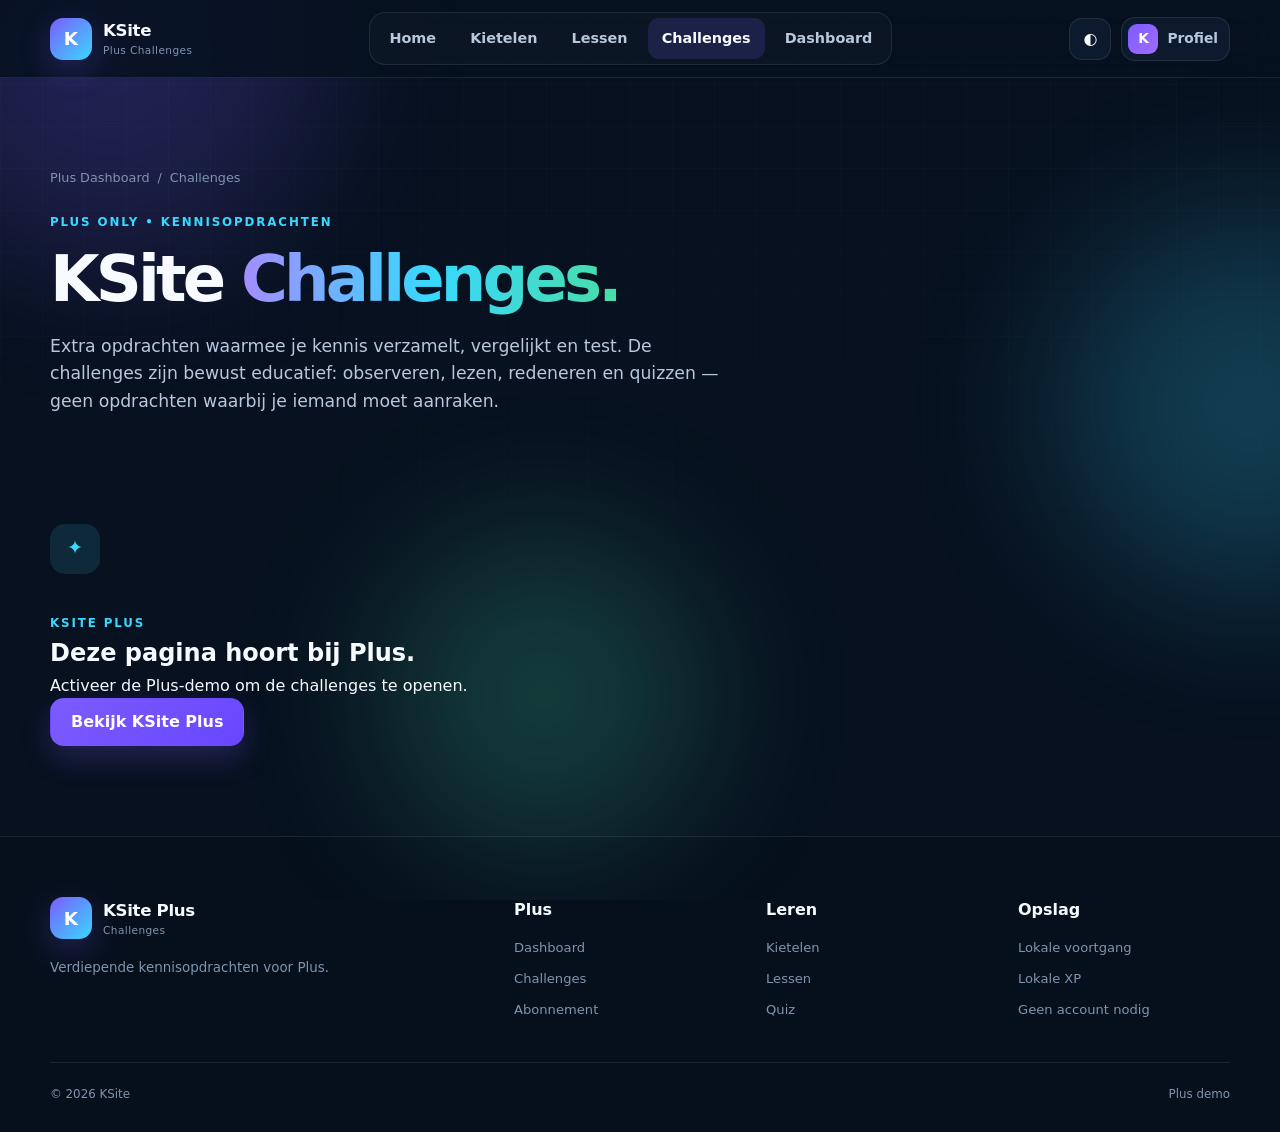
==== challenges.html @ 118024d8 "Add Plus-only learning challenges page" ====
<!DOCTYPE html>
<html lang="nl">
<head>
    <meta charset="UTF-8">
    <meta name="viewport" content="width=device-width, initial-scale=1.0">
    <meta name="description" content="KSite Plus Challenges: educatieve kennisopdrachten over tast, kietelen, wetenschap, mythes en grenzen.">
    <title>KSite Plus — Challenges</title>
    <link rel="stylesheet" href="assets/css/style.css">
</head>
<body data-page="challenges">
    <div class="page-background" aria-hidden="true"><span class="orb orb-one"></span><span class="orb orb-two"></span><span class="orb orb-three"></span></div>
    <header class="topbar">
        <a class="brand" href="index.html"><span class="brand-mark">K</span><span class="brand-copy"><strong>KSite</strong><small>Plus Challenges</small></span></a>
        <nav class="desktop-nav"><a href="index.html">Home</a><a href="kietelen.html">Kietelen</a><a href="lessen.html">Lessen</a><a class="active" href="challenges.html">Challenges</a><a href="plus-dashboard.html">Dashboard</a></nav>
        <div class="nav-actions"><button class="icon-btn" id="themeBtn" type="button">◐</button><a class="profile-pill" href="profiel.html"><span class="avatar">K</span><span>Profiel</span></a><button class="menu-btn" id="menuBtn" type="button">☰</button></div>
    </header>
    <nav class="mobile-menu" id="mobileMenu"><a href="index.html">Home</a><a href="kietelen.html">Kietelen</a><a href="lessen.html">Lessen</a><a href="challenges.html">Challenges</a><a href="plus-dashboard.html">Dashboard</a></nav>

    <main>
        <section class="page-hero container reveal">
            <div class="breadcrumbs"><a href="plus-dashboard.html">Plus Dashboard</a><span>/</span><span>Challenges</span></div>
            <span class="eyebrow">PLUS ONLY • KENNISOPDRACHTEN</span>
            <h1>KSite <span class="gradient-text">Challenges.</span></h1>
            <p class="page-lead">Extra opdrachten waarmee je kennis verzamelt, vergelijkt en test. De challenges zijn bewust educatief: observeren, lezen, redeneren en quizzen — geen opdrachten waarbij je iemand moet aanraken.</p>
        </section>

        <section class="section compact container reveal" id="challengeGate">
            <div class="plus-gate-card">
                <span class="feature-icon">✦</span>
                <span class="eyebrow">KSITE PLUS</span>
                <h2>Deze pagina hoort bij Plus.</h2>
                <p>Activeer de Plus-demo om de challenges te openen.</p>
                <a class="btn primary" href="plus.html">Bekijk KSite Plus</a>
            </div>
        </section>

        <div id="challengeContent" class="hidden">
            <section class="section compact container reveal">
                <div class="stats-grid">
                    <article class="stat-card"><span class="stat-icon">✓</span><strong id="challengeDone">0</strong><small>Challenges voltooid</small></article>
                    <article class="stat-card"><span class="stat-icon">✦</span><strong id="challengeXp">0 XP</strong><small>Challenge XP verdiend</small></article>
                    <article class="stat-card"><span class="stat-icon">▦</span><strong>12</strong><small>Opdrachten beschikbaar</small></article>
                    <article class="stat-card"><span class="stat-icon">◎</span><strong>4</strong><small>Categorieën</small></article>
                </div>
            </section>

            <section class="section container reveal">
                <div class="section-heading"><div><span class="eyebrow">STARTER</span><h2>Kennis & begrippen</h2></div><p>Begin met de wetenschappelijke basis achter tast en kietelreacties.</p></div>
                <div class="challenge-grid">
                    <article class="challenge-card" data-challenge="terms" data-xp="30"><div class="challenge-top"><span class="tag">10 min</span><span class="tag">30 XP</span></div><span class="challenge-number">01</span><h3>Begrippenjacht</h3><p>Lees de Kietelen-pagina en noteer in je eigen woorden wat knismesis, gargalesis, mechanoreceptor en voorspelling betekenen.</p><a class="card-link" href="kietelen.html">Open theorie →</a><button class="btn primary small challenge-complete" type="button">Markeer voltooid</button></article>
                    <article class="challenge-card" data-challenge="route" data-xp="35"><div class="challenge-top"><span class="tag">12 min</span><span class="tag">35 XP</span></div><span class="challenge-number">02</span><h3>Route van een prikkel</h3><p>Maak een schema met minimaal vier stappen van huidprikkel tot verwerking in de hersenen. Vergelijk daarna met de kennisbank.</p><a class="card-link" href="ontdek.html">Bekijk kennisbank →</a><button class="btn primary small challenge-complete" type="button">Markeer voltooid</button></article>
                    <article class="challenge-card" data-challenge="two-types" data-xp="30"><div class="challenge-top"><span class="tag">8 min</span><span class="tag">30 XP</span></div><span class="challenge-number">03</span><h3>Twee soorten vergelijken</h3><p>Maak een tabel met overeenkomsten en verschillen tussen knismesis en gargalesis. Voeg minstens drie punten per kolom toe.</p><button class="btn primary small challenge-complete" type="button">Markeer voltooid</button></article>
                </div>
            </section>

            <section class="section container reveal">
                <div class="section-heading"><div><span class="eyebrow">ANALYSE</span><h2>Plekken & verschillen</h2></div><p>Onderzoek waarom een simpele “meest kietelige plek”-ranglijst wetenschappelijk te beperkt is.</p></div>
                <div class="challenge-grid">
                    <article class="challenge-card" data-challenge="zones" data-xp="40"><div class="challenge-top"><span class="tag">15 min</span><span class="tag">40 XP</span></div><span class="challenge-number">04</span><h3>Lichaamsgebieden analyseren</h3><p>Kies vier gebieden uit de KSite-lijst. Schrijf per gebied op welke tastfunctie of contextfactor mogelijk relevant is, zonder er een universele gevoeligheidsscore aan te geven.</p><a class="card-link" href="kietelen.html#plekken">Bekijk gebieden →</a><button class="btn primary small challenge-complete" type="button">Markeer voltooid</button></article>
                    <article class="challenge-card" data-challenge="variation" data-xp="40"><div class="challenge-top"><span class="tag">15 min</span><span class="tag">40 XP</span></div><span class="challenge-number">05</span><h3>Waarom mensen verschillen</h3><p>Bedenk vijf factoren waardoor dezelfde tastprikkel op verschillende momenten anders kan worden ervaren. Controleer ze daarna in de theorie.</p><button class="btn primary small challenge-complete" type="button">Markeer voltooid</button></article>
                    <article class="challenge-card" data-challenge="map" data-xp="45"><div class="challenge-top"><span class="tag">20 min</span><span class="tag">45 XP</span></div><span class="challenge-number">06</span><h3>Maak een kenniskaart</h3><p>Teken een neutraal lichaamssilhouet op papier en verbind gebieden met begrippen als tastdichtheid, verwachting, lichte aanraking en persoonlijke variatie.</p><button class="btn primary small challenge-complete" type="button">Markeer voltooid</button></article>
                </div>
            </section>

            <section class="section container reveal">
                <div class="section-heading"><div><span class="eyebrow">FACT CHECK</span><h2>Mythes ontleden</h2></div><p>Leer onderscheid maken tussen een leuke internetclaim en een goed onderbouwde uitleg.</p></div>
                <div class="challenge-grid">
                    <article class="challenge-card" data-challenge="myths" data-xp="45"><div class="challenge-top"><span class="tag">15 min</span><span class="tag">45 XP</span></div><span class="challenge-number">07</span><h3>Vijf mythes</h3><p>Schrijf vijf uitspraken over kietelen op en classificeer ze als feit, fabel of “te simpel”. Leg bij iedere keuze uit waarom.</p><button class="btn primary small challenge-complete" type="button">Markeer voltooid</button></article>
                    <article class="challenge-card" data-challenge="self" data-xp="40"><div class="challenge-top"><span class="tag">12 min</span><span class="tag">40 XP</span></div><span class="challenge-number">08</span><h3>Zelfkietelen uitgelegd</h3><p>Leg in maximaal 120 woorden uit waarom zelf veroorzaakte aanraking vaak minder verrassend voelt. Gebruik de woorden voorspelling, beweging en zintuiglijke informatie.</p><button class="btn primary small challenge-complete" type="button">Markeer voltooid</button></article>
                    <article class="challenge-card" data-challenge="laughter" data-xp="35"><div class="challenge-top"><span class="tag">10 min</span><span class="tag">35 XP</span></div><span class="challenge-number">09</span><h3>Lachen ≠ toestemming</h3><p>Schrijf een korte uitleg waarom een automatische lach- of bewegingsreactie geen betrouwbare manier is om toestemming af te leiden.</p><button class="btn primary small challenge-complete" type="button">Markeer voltooid</button></article>
                </div>
            </section>

            <section class="section container reveal">
                <div class="section-heading"><div><span class="eyebrow">MASTER</span><h2>Test & bouw</h2></div><p>Combineer alles wat je hebt geleerd.</p></div>
                <div class="challenge-grid">
                    <article class="challenge-card" data-challenge="quiz90" data-xp="60"><div class="challenge-top"><span class="tag">Quiz</span><span class="tag">60 XP</span></div><span class="challenge-number">10</span><h3>90%-challenge</h3><p>Haal minimaal 90% op de KSite kennisquiz. Je kunt de quiz zo vaak opnieuw doen als je wilt.</p><a class="card-link" href="quiz.html">Start quiz →</a><button class="btn primary small challenge-complete" type="button">Markeer voltooid</button></article>
                    <article class="challenge-card" data-challenge="explain" data-xp="60"><div class="challenge-top"><span class="tag">20 min</span><span class="tag">60 XP</span></div><span class="challenge-number">11</span><h3>Leg het uit aan een beginner</h3><p>Maak een mini-uitleg van vijf alinea’s: wat kietelen is, hoe tast werkt, waarom voorspelling belangrijk is, waarom mensen verschillen en waarom grenzen tellen.</p><button class="btn primary small challenge-complete" type="button">Markeer voltooid</button></article>
                    <article class="challenge-card" data-challenge="master" data-xp="80"><div class="challenge-top"><span class="tag">Finale</span><span class="tag">80 XP</span></div><span class="challenge-number">12</span><h3>KSite Master</h3><p>Voltooi alle andere challenges en bekijk daarna je totaal. Deze laatste opdracht rondt het Plus Challenge-pad af.</p><button class="btn primary small challenge-complete" type="button">Markeer voltooid</button></article>
                </div>
            </section>

            <section class="section container reveal"><div class="respect-banner"><div><span class="eyebrow">CHALLENGE-REGEL</span><h2>Kennis boven experimenteren.</h2><p>KSite Challenges vragen nooit dat je iemand kietelt, vasthoudt of lichamelijke grenzen test. De opdrachten draaien om lezen, schrijven, analyseren en quizzen.</p></div><a class="btn secondary" href="kietelen.html">Terug naar theorie</a></div></section>
        </div>
    </main>

    <footer class="site-footer"><div class="container footer-grid"><div class="footer-brand"><a class="brand" href="index.html"><span class="brand-mark">K</span><span class="brand-copy"><strong>KSite Plus</strong><small>Challenges</small></span></a><p>Verdiepende kennisopdrachten voor Plus.</p></div><div class="footer-column"><strong>Plus</strong><a href="plus-dashboard.html">Dashboard</a><a href="challenges.html">Challenges</a><a href="plus.html">Abonnement</a></div><div class="footer-column"><strong>Leren</strong><a href="kietelen.html">Kietelen</a><a href="lessen.html">Lessen</a><a href="quiz.html">Quiz</a></div><div class="footer-column"><strong>Opslag</strong><span>Lokale voortgang</span><span>Lokale XP</span><span>Geen account nodig</span></div></div><div class="container footer-bottom"><span>© 2026 KSite</span><span>Plus demo</span></div></footer>
    <div class="toast-container" id="toastContainer" aria-live="polite"></div>
    <script src="assets/js/app.js"></script>
</body>
</html>
---- assets/css/style.css ----
/* ================================================================
   KSite 2.0 — Main Design System
   ================================================================ */

:root {
    --bg: #07111f;
    --bg-soft: #0c1727;
    --panel: rgba(16, 30, 50, 0.82);
    --panel-solid: #101e32;
    --panel-hover: #152743;
    --border: rgba(255, 255, 255, 0.09);
    --border-strong: rgba(255, 255, 255, 0.16);
    --text: #f7fbff;
    --text-soft: #b8c8dc;
    --muted: #7f94ad;
    --primary: #7c5cff;
    --primary-strong: #6846ff;
    --primary-soft: rgba(124, 92, 255, 0.16);
    --cyan: #38d8ff;
    --cyan-soft: rgba(56, 216, 255, 0.12);
    --green: #48dda7;
    --green-soft: rgba(72, 221, 167, 0.12);
    --orange: #ffb25c;
    --orange-soft: rgba(255, 178, 92, 0.12);
    --red: #ff6f91;
    --red-soft: rgba(255, 111, 145, 0.12);
    --yellow: #f6d365;
    --shadow: 0 24px 70px rgba(0, 0, 0, 0.28);
    --shadow-small: 0 12px 32px rgba(0, 0, 0, 0.18);
    --radius-xl: 30px;
    --radius-lg: 22px;
    --radius-md: 16px;
    --radius-sm: 12px;
    --container: 1180px;
    --topbar-height: 78px;
    --transition: 180ms ease;
}

body.light-theme {
    --bg: #f5f7fb;
    --bg-soft: #ffffff;
    --panel: rgba(255, 255, 255, 0.88);
    --panel-solid: #ffffff;
    --panel-hover: #f2f4fa;
    --border: rgba(20, 36, 62, 0.09);
    --border-strong: rgba(20, 36, 62, 0.16);
    --text: #122037;
    --text-soft: #52647d;
    --muted: #7a8aa0;
    --shadow: 0 24px 70px rgba(30, 50, 80, 0.12);
    --shadow-small: 0 12px 32px rgba(30, 50, 80, 0.08);
}

* {
    box-sizing: border-box;
    margin: 0;
    padding: 0;
}

html {
    scroll-behavior: smooth;
    scroll-padding-top: 100px;
}

body {
    min-height: 100vh;
    font-family: Inter, ui-sans-serif, system-ui, -apple-system, BlinkMacSystemFont, "Segoe UI", sans-serif;
    color: var(--text);
    background: var(--bg);
    line-height: 1.6;
    overflow-x: hidden;
    transition: background var(--transition), color var(--transition);
}

button,
input,
select,
textarea {
    font: inherit;
}

a {
    color: inherit;
    text-decoration: none;
}

img,
svg {
    max-width: 100%;
}

button,
a {
    -webkit-tap-highlight-color: transparent;
}

::selection {
    color: white;
    background: var(--primary);
}

::-webkit-scrollbar {
    width: 10px;
}

::-webkit-scrollbar-track {
    background: var(--bg);
}

::-webkit-scrollbar-thumb {
    border: 2px solid var(--bg);
    border-radius: 999px;
    background: linear-gradient(var(--primary), var(--cyan));
}

.container {
    width: min(calc(100% - 40px), var(--container));
    margin-inline: auto;
}

.page-background {
    position: fixed;
    inset: 0;
    overflow: hidden;
    pointer-events: none;
    z-index: -2;
}

.page-background::before {
    content: "";
    position: absolute;
    inset: 0;
    background-image:
        linear-gradient(rgba(255,255,255,0.02) 1px, transparent 1px),
        linear-gradient(90deg, rgba(255,255,255,0.02) 1px, transparent 1px);
    background-size: 42px 42px;
    mask-image: linear-gradient(to bottom, black, transparent 80%);
}

.orb {
    position: absolute;
    border-radius: 50%;
    filter: blur(80px);
    opacity: 0.22;
}

.orb-one {
    width: 420px;
    height: 420px;
    top: -160px;
    left: -100px;
    background: var(--primary);
}

.orb-two {
    width: 380px;
    height: 380px;
    top: 24%;
    right: -160px;
    background: var(--cyan);
}

.orb-three {
    width: 320px;
    height: 320px;
    bottom: 5%;
    left: 30%;
    background: var(--green);
}

.topbar {
    position: sticky;
    top: 0;
    z-index: 100;
    height: var(--topbar-height);
    display: flex;
    align-items: center;
    justify-content: space-between;
    gap: 24px;
    padding-inline: max(20px, calc((100vw - var(--container)) / 2));
    border-bottom: 1px solid var(--border);
    background: color-mix(in srgb, var(--bg) 84%, transparent);
    backdrop-filter: blur(18px);
}

.brand {
    display: inline-flex;
    align-items: center;
    gap: 11px;
    min-width: fit-content;
}

.brand-mark {
    display: grid;
    place-items: center;
    width: 42px;
    height: 42px;
    border-radius: 13px;
    color: white;
    font-weight: 900;
    font-size: 1.15rem;
    background: linear-gradient(135deg, var(--primary), var(--cyan));
    box-shadow: 0 10px 30px rgba(124, 92, 255, 0.25);
}

.brand-copy {
    display: flex;
    flex-direction: column;
    line-height: 1.15;
}

.brand-copy strong {
    font-size: 1.04rem;
    letter-spacing: -0.02em;
}

.brand-copy small {
    margin-top: 4px;
    color: var(--muted);
    font-size: 0.66rem;
    letter-spacing: 0.04em;
}

.desktop-nav {
    display: flex;
    align-items: center;
    gap: 6px;
    padding: 5px;
    border: 1px solid var(--border);
    border-radius: 16px;
    background: rgba(255,255,255,0.025);
}

.desktop-nav a {
    padding: 9px 14px;
    border-radius: 11px;
    color: var(--text-soft);
    font-size: 0.9rem;
    font-weight: 700;
    transition: var(--transition);
}

.desktop-nav a:hover,
.desktop-nav a.active {
    color: var(--text);
    background: var(--primary-soft);
}

.nav-actions {
    display: flex;
    align-items: center;
    gap: 10px;
}

.icon-btn,
.menu-btn {
    display: grid;
    place-items: center;
    width: 42px;
    height: 42px;
    border: 1px solid var(--border);
    border-radius: 13px;
    color: var(--text);
    background: var(--panel);
    cursor: pointer;
    transition: var(--transition);
}

.icon-btn:hover,
.menu-btn:hover {
    transform: translateY(-2px);
    border-color: var(--border-strong);
    background: var(--panel-hover);
}

.menu-btn {
    display: none;
}

.profile-pill {
    display: flex;
    align-items: center;
    gap: 9px;
    padding: 6px 11px 6px 6px;
    border: 1px solid var(--border);
    border-radius: 14px;
    color: var(--text-soft);
    font-size: 0.86rem;
    font-weight: 700;
    background: var(--panel);
}

.avatar {
    display: grid;
    place-items: center;
    width: 30px;
    height: 30px;
    border-radius: 9px;
    color: white;
    background: linear-gradient(135deg, var(--primary), #a16cff);
}

.mobile-menu {
    display: none;
    position: fixed;
    z-index: 90;
    top: calc(var(--topbar-height) + 10px);
    left: 20px;
    right: 20px;
    padding: 12px;
    border: 1px solid var(--border);
    border-radius: 18px;
    background: var(--panel-solid);
    box-shadow: var(--shadow);
}

.mobile-menu.open {
    display: grid;
}

.mobile-menu a {
    padding: 12px 14px;
    border-radius: 10px;
    color: var(--text-soft);
    font-weight: 700;
}

.mobile-menu a:hover,
.mobile-menu a.active {
    color: var(--text);
    background: var(--primary-soft);
}

.hero {
    display: grid;
    grid-template-columns: 1.05fr 0.95fr;
    align-items: center;
    gap: 64px;
    min-height: calc(100vh - var(--topbar-height));
    padding-block: 80px;
}

.hero-copy h1,
.page-hero h1 {
    max-width: 800px;
    margin-top: 14px;
    font-size: clamp(2.7rem, 6vw, 5.7rem);
    line-height: 0.98;
    letter-spacing: -0.06em;
}

.page-hero h1 {
    font-size: clamp(2.5rem, 5vw, 4.7rem);
}

.gradient-text {
    color: transparent;
    background: linear-gradient(90deg, #a58cff, var(--cyan), var(--green));
    -webkit-background-clip: text;
    background-clip: text;
}

.eyebrow {
    display: inline-flex;
    align-items: center;
    gap: 8px;
    color: var(--cyan);
    font-size: 0.74rem;
    font-weight: 900;
    letter-spacing: 0.16em;
    text-transform: uppercase;
}

.hero-lead,
.page-lead {
    max-width: 690px;
    margin-top: 22px;
    color: var(--text-soft);
    font-size: 1.08rem;
}

.hero-actions,
.cta-actions {
    display: flex;
    flex-wrap: wrap;
    gap: 12px;
    margin-top: 28px;
}

.btn {
    display: inline-flex;
    align-items: center;
    justify-content: center;
    min-height: 48px;
    padding: 0 20px;
    border: 1px solid transparent;
    border-radius: 14px;
    font-weight: 800;
    cursor: pointer;
    transition: transform var(--transition), box-shadow var(--transition), background var(--transition);
}

.btn:hover {
    transform: translateY(-2px);
}

.btn.primary {
    color: white;
    background: linear-gradient(135deg, var(--primary), var(--primary-strong));
    box-shadow: 0 12px 30px rgba(124, 92, 255, 0.24);
}

.btn.secondary {
    border-color: var(--border-strong);
    color: var(--text);
    background: var(--panel);
}

.btn.ghost {
    color: var(--text-soft);
    background: transparent;
}

.btn.small {
    min-height: 40px;
    padding-inline: 14px;
    border-radius: 11px;
    font-size: 0.86rem;
}

.hero-trust-row {
    display: flex;
    flex-wrap: wrap;
    gap: 18px;
    margin-top: 24px;
    color: var(--muted);
    font-size: 0.8rem;
    font-weight: 700;
}

.card,
.content-card,
.mini-card,
.feature-card,
.timeline-step,
.myth-card,
.stat-card,
.lesson-card,
.quiz-card,
.profile-card,
.dashboard-card,
.topic-card,
.price-card,
.faq-card {
    border: 1px solid var(--border);
    border-radius: var(--radius-lg);
    background: var(--panel);
    box-shadow: var(--shadow-small);
}

.glass {
    border: 1px solid var(--border-strong);
    background: linear-gradient(145deg, rgba(255,255,255,0.065), rgba(255,255,255,0.018));
    backdrop-filter: blur(18px);
}

.hero-visual {
    min-height: 430px;
    padding: 24px;
}

.visual-header {
    display: flex;
    align-items: center;
    gap: 10px;
    color: var(--muted);
    font-size: 0.8rem;
    font-weight: 800;
}

.status-dot {
    width: 9px;
    height: 9px;
    border-radius: 50%;
    background: var(--green);
    box-shadow: 0 0 18px var(--green);
}

.signal-demo {
    display: flex;
    align-items: center;
    justify-content: center;
    margin: 72px 0 58px;
}

.signal-node {
    display: grid;
    place-items: center;
    width: 92px;
    height: 92px;
    border: 1px solid var(--border-strong);
    border-radius: 50%;
    font-size: 0.82rem;
    font-weight: 900;
    background: var(--panel-solid);
}

.skin-node {
    box-shadow: 0 0 40px var(--orange-soft);
}

.nerve-node {
    box-shadow: 0 0 40px var(--cyan-soft);
}

.brain-node {
    box-shadow: 0 0 40px var(--primary-soft);
}

.signal-line {
    position: relative;
    width: 52px;
    height: 2px;
    overflow: hidden;
    background: var(--border-strong);
}

.signal-line span {
    position: absolute;
    inset: 0;
    background: linear-gradient(90deg, transparent, var(--cyan), transparent);
    animation: signalMove 1.5s linear infinite;
}

.visual-note {
    padding: 18px;
    border-radius: 16px;
    background: rgba(255,255,255,0.035);
}

.visual-note p {
    margin-top: 5px;
    color: var(--text-soft);
    font-size: 0.88rem;
}

.stats-strip {
    display: grid;
    grid-template-columns: repeat(4, 1fr);
    gap: 12px;
    margin-top: -24px;
}

.stat-card {
    display: flex;
    flex-direction: column;
    padding: 22px;
}

.stat-card strong {
    font-size: 1.7rem;
    letter-spacing: -0.04em;
}

.stat-card span {
    margin-top: 4px;
    color: var(--muted);
    font-size: 0.8rem;
}

.section {
    padding-block: 90px;
}

.section.compact {
    padding-block: 50px;
}

.section-heading {
    display: flex;
    align-items: end;
    justify-content: space-between;
    gap: 28px;
    margin-bottom: 30px;
}

.section-heading h2,
.content-card h2,
.respect-banner h2,
.cta-panel h2,
.dashboard-preview h2 {
    margin-top: 8px;
    font-size: clamp(1.9rem, 3vw, 3rem);
    line-height: 1.08;
    letter-spacing: -0.045em;
}

.section-heading > p {
    max-width: 440px;
    color: var(--text-soft);
}

.feature-grid,
.topic-grid,
.lesson-grid,
.dashboard-grid,
.price-grid,
.faq-grid,
.myth-grid,
.timeline-grid {
    display: grid;
    gap: 16px;
}

.four-columns,
.feature-grid {
    grid-template-columns: repeat(4, 1fr);
}

.feature-card {
    min-height: 250px;
    padding: 24px;
    transition: transform var(--transition), border-color var(--transition), background var(--transition);
}

.feature-card:hover,
.topic-card:hover,
.lesson-card:hover {
    transform: translateY(-5px);
    border-color: var(--border-strong);
    background: var(--panel-hover);
}

.feature-icon {
    display: grid;
    place-items: center;
    width: 50px;
    height: 50px;
    margin-bottom: 35px;
    border-radius: 15px;
    color: var(--cyan);
    font-size: 1.2rem;
    font-weight: 900;
    background: var(--cyan-soft);
}

.feature-card h3,
.mini-card h3,
.timeline-step h3,
.myth-card h3,
.topic-card h3,
.lesson-card h3,
.dashboard-card h3 {
    font-size: 1.08rem;
    letter-spacing: -0.02em;
}

.feature-card p,
.mini-card p,
.timeline-step p,
.myth-card p,
.topic-card p,
.lesson-card p,
.dashboard-card p {
    margin-top: 8px;
    color: var(--text-soft);
    font-size: 0.88rem;
}

.card-link,
.text-link {
    display: inline-block;
    margin-top: 18px;
    color: var(--cyan);
    font-size: 0.84rem;
    font-weight: 800;
}

.plus-card {
    background:
        linear-gradient(var(--panel), var(--panel)) padding-box,
        linear-gradient(135deg, rgba(124,92,255,.6), rgba(56,216,255,.35)) border-box;
    border-color: transparent;
}

.split-layout {
    display: grid;
    grid-template-columns: 1.2fr 0.8fr;
    gap: 18px;
}

.large-card {
    min-height: 400px;
    padding: 34px;
}

.large-card > p {
    margin-top: 16px;
    color: var(--text-soft);
}

.fact-stack {
    display: grid;
    gap: 16px;
}

.mini-card {
    padding: 26px;
}

.mini-label {
    color: var(--green);
    font-size: 0.68rem;
    font-weight: 900;
    letter-spacing: 0.12em;
}

.timeline-grid,
.myth-grid {
    grid-template-columns: repeat(4, 1fr);
}

.myth-grid {
    grid-template-columns: repeat(3, 1fr);
}

.timeline-step,
.myth-card {
    padding: 25px;
}

.step-number {
    display: block;
    margin-bottom: 35px;
    color: var(--primary);
    font-size: 0.8rem;
    font-weight: 900;
}

.myth-badge {
    display: inline-flex;
    padding: 6px 9px;
    margin-bottom: 24px;
    border-radius: 999px;
    font-size: 0.65rem;
    font-weight: 900;
    letter-spacing: 0.1em;
}

.myth-badge.fact {
    color: var(--green);
    background: var(--green-soft);
}

.myth-badge.myth {
    color: var(--red);
    background: var(--red-soft);
}

.respect-banner,
.cta-panel,
.dashboard-preview {
    display: flex;
    align-items: center;
    justify-content: space-between;
    gap: 40px;
    padding: 38px;
    border: 1px solid var(--border);
    border-radius: var(--radius-xl);
    background: linear-gradient(135deg, var(--primary-soft), var(--cyan-soft));
}

.respect-banner p,
.cta-panel p,
.dashboard-preview p {
    max-width: 720px;
    margin-top: 12px;
    color: var(--text-soft);
}

.dashboard-preview {
    align-items: stretch;
    background: var(--panel);
}

.preview-copy {
    flex: 1;
}

.preview-panel {
    width: min(360px, 100%);
    padding: 24px;
    border-radius: 20px;
    background: var(--bg-soft);
}

.preview-level {
    display: flex;
    align-items: center;
    justify-content: space-between;
}

.preview-level span {
    color: var(--muted);
    font-size: 0.72rem;
    font-weight: 900;
    letter-spacing: 0.12em;
}

.preview-level strong {
    font-size: 2.2rem;
}

.progress-track {
    height: 9px;
    margin-top: 22px;
    overflow: hidden;
    border-radius: 999px;
    background: rgba(255,255,255,0.08);
}

.progress-track span {
    display: block;
    height: 100%;
    border-radius: inherit;
    background: linear-gradient(90deg, var(--primary), var(--cyan));
    transition: width 500ms ease;
}

.preview-meta {
    display: flex;
    justify-content: space-between;
    gap: 12px;
    margin-top: 14px;
    color: var(--muted);
    font-size: 0.75rem;
}

.page-hero {
    padding: 90px 0 58px;
}

.page-hero.center {
    text-align: center;
}

.page-hero.center .page-lead {
    margin-inline: auto;
}

.breadcrumbs {
    display: flex;
    flex-wrap: wrap;
    gap: 8px;
    margin-bottom: 20px;
    color: var(--muted);
    font-size: 0.8rem;
}

.search-panel {
    display: grid;
    grid-template-columns: 1fr auto;
    gap: 12px;
    padding: 14px;
    border: 1px solid var(--border);
    border-radius: 18px;
    background: var(--panel);
}

.search-input,
.form-input,
.form-select {
    width: 100%;
    min-height: 48px;
    padding-inline: 15px;
    border: 1px solid var(--border);
    border-radius: 12px;
    outline: none;
    color: var(--text);
    background: var(--bg-soft);
}

.search-input:focus,
.form-input:focus,
.form-select:focus {
    border-color: var(--primary);
    box-shadow: 0 0 0 3px var(--primary-soft);
}

.filter-row {
    display: flex;
    flex-wrap: wrap;
    gap: 8px;
    margin-top: 14px;
}

.filter-chip {
    padding: 9px 12px;
    border: 1px solid var(--border);
    border-radius: 999px;
    color: var(--text-soft);
    background: var(--panel);
    cursor: pointer;
}

.filter-chip.active,
.filter-chip:hover {
    color: var(--text);
    border-color: var(--primary);
    background: var(--primary-soft);
}

.topic-grid {
    grid-template-columns: repeat(3, 1fr);
}

.topic-card {
    padding: 25px;
}

.topic-icon {
    display: grid;
    place-items: center;
    width: 44px;
    height: 44px;
    margin-bottom: 28px;
    border-radius: 13px;
    color: var(--cyan);
    background: var(--cyan-soft);
}

.topic-meta,
.lesson-meta,
.card-meta {
    display: flex;
    flex-wrap: wrap;
    gap: 10px;
    margin-top: 18px;
    color: var(--muted);
    font-size: 0.72rem;
    font-weight: 700;
}

.info-table {
    width: 100%;
    border-collapse: separate;
    border-spacing: 0;
    overflow: hidden;
    border: 1px solid var(--border);
    border-radius: 18px;
    background: var(--panel);
}

.info-table th,
.info-table td {
    padding: 16px;
    border-bottom: 1px solid var(--border);
    text-align: left;
    vertical-align: top;
}

.info-table th {
    color: var(--muted);
    font-size: 0.74rem;
    text-transform: uppercase;
    letter-spacing: 0.08em;
}

.info-table tr:last-child td {
    border-bottom: none;
}

.lesson-grid {
    grid-template-columns: repeat(3, 1fr);
}

.lesson-card {
    position: relative;
    display: flex;
    flex-direction: column;
    min-height: 290px;
    padding: 24px;
    overflow: hidden;
}

.lesson-card.locked::after {
    content: "PLUS";
    position: absolute;
    top: 18px;
    right: 18px;
    padding: 5px 8px;
    border-radius: 999px;
    color: white;
    font-size: 0.63rem;
    font-weight: 900;
    background: var(--primary);
}

.lesson-number {
    color: var(--muted);
    font-size: 0.74rem;
    font-weight: 900;
    letter-spacing: 0.1em;
}

.lesson-card h3 {
    margin-top: 30px;
}

.lesson-card .btn {
    margin-top: auto;
    align-self: flex-start;
}

.lesson-progress {
    height: 6px;
    margin-top: 20px;
    overflow: hidden;
    border-radius: 999px;
    background: rgba(255,255,255,0.07);
}

.lesson-progress span {
    display: block;
    height: 100%;
    background: linear-gradient(90deg, var(--green), var(--cyan));
}

.quiz-shell {
    display: grid;
    grid-template-columns: minmax(0, 1fr) 300px;
    gap: 18px;
}

.quiz-card {
    padding: 30px;
}

.quiz-progress-head {
    display: flex;
    justify-content: space-between;
    gap: 12px;
    color: var(--muted);
    font-size: 0.78rem;
}

.question-title {
    margin-top: 34px;
    font-size: clamp(1.5rem, 3vw, 2.25rem);
    line-height: 1.15;
    letter-spacing: -0.035em;
}

.answer-list {
    display: grid;
    gap: 10px;
    margin-top: 28px;
}

.answer-btn {
    width: 100%;
    padding: 16px 18px;
    border: 1px solid var(--border);
    border-radius: 14px;
    color: var(--text);
    text-align: left;
    background: var(--bg-soft);
    cursor: pointer;
    transition: var(--transition);
}

.answer-btn:hover {
    border-color: var(--primary);
    transform: translateX(3px);
}

.answer-btn.correct {
    border-color: var(--green);
    background: var(--green-soft);
}

.answer-btn.wrong {
    border-color: var(--red);
    background: var(--red-soft);
}

.quiz-sidebar {
    display: grid;
    align-content: start;
    gap: 14px;
}

.profile-layout {
    display: grid;
    grid-template-columns: 330px minmax(0, 1fr);
    gap: 18px;
}

.profile-card {
    padding: 26px;
}

.profile-avatar-large {
    display: grid;
    place-items: center;
    width: 90px;
    height: 90px;
    margin-bottom: 20px;
    border-radius: 26px;
    color: white;
    font-size: 2rem;
    font-weight: 900;
    background: linear-gradient(135deg, var(--primary), var(--cyan));
}

.badge-grid {
    display: grid;
    grid-template-columns: repeat(4, 1fr);
    gap: 12px;
}

.badge-card {
    padding: 18px;
    border: 1px solid var(--border);
    border-radius: 16px;
    text-align: center;
    background: var(--bg-soft);
}

.badge-icon {
    display: grid;
    place-items: center;
    width: 46px;
    height: 46px;
    margin: 0 auto 10px;
    border-radius: 14px;
    background: var(--primary-soft);
}

.badge-card.locked {
    opacity: 0.45;
    filter: grayscale(1);
}

.price-grid {
    grid-template-columns: repeat(3, 1fr);
    align-items: stretch;
}

.price-card {
    display: flex;
    flex-direction: column;
    padding: 28px;
}

.price-card.featured {
    border-color: rgba(124,92,255,0.55);
    background: linear-gradient(160deg, var(--primary-soft), var(--panel));
    transform: translateY(-8px);
}

.price {
    margin: 24px 0;
    font-size: 2.8rem;
    font-weight: 900;
    letter-spacing: -0.05em;
}

.price small {
    color: var(--muted);
    font-size: 0.8rem;
    font-weight: 700;
}

.check-list {
    display: grid;
    gap: 12px;
    margin-bottom: 28px;
    list-style: none;
}

.check-list li {
    color: var(--text-soft);
    font-size: 0.9rem;
}

.check-list li::before {
    content: "✓";
    margin-right: 10px;
    color: var(--green);
    font-weight: 900;
}

.price-card .btn {
    margin-top: auto;
}

.dashboard-shell {
    display: grid;
    grid-template-columns: 230px minmax(0, 1fr);
    gap: 20px;
    padding-block: 30px 80px;
}

.dashboard-sidebar {
    position: sticky;
    top: 100px;
    height: fit-content;
    padding: 16px;
    border: 1px solid var(--border);
    border-radius: 20px;
    background: var(--panel);
}

.dashboard-sidebar a {
    display: flex;
    padding: 11px 12px;
    border-radius: 11px;
    color: var(--text-soft);
    font-size: 0.86rem;
    font-weight: 700;
}

.dashboard-sidebar a:hover,
.dashboard-sidebar a.active {
    color: var(--text);
    background: var(--primary-soft);
}

.dashboard-main {
    min-width: 0;
}

.dashboard-grid {
    grid-template-columns: repeat(3, 1fr);
}

.dashboard-card {
    padding: 22px;
}

.metric-value {
    margin-top: 18px;
    font-size: 2.2rem;
    font-weight: 900;
    letter-spacing: -0.05em;
}

.chart-bars {
    display: flex;
    align-items: end;
    gap: 8px;
    height: 150px;
    margin-top: 24px;
}

.chart-bars span {
    flex: 1;
    min-height: 8px;
    border-radius: 7px 7px 3px 3px;
    background: linear-gradient(var(--cyan), var(--primary));
}

.faq-grid {
    grid-template-columns: repeat(2, 1fr);
}

.faq-card {
    padding: 22px;
}

.faq-card summary {
    cursor: pointer;
    font-weight: 800;
}

.faq-card p {
    margin-top: 12px;
    color: var(--text-soft);
}

.notice {
    padding: 16px 18px;
    border: 1px solid var(--border);
    border-left: 3px solid var(--cyan);
    border-radius: 14px;
    color: var(--text-soft);
    background: var(--cyan-soft);
}

.notice.warning {
    border-left-color: var(--orange);
    background: var(--orange-soft);
}

.notice.success {
    border-left-color: var(--green);
    background: var(--green-soft);
}

.tag {
    display: inline-flex;
    padding: 5px 8px;
    border-radius: 999px;
    color: var(--text-soft);
    font-size: 0.68rem;
    font-weight: 800;
    background: rgba(255,255,255,0.06);
}

.divider {
    height: 1px;
    margin-block: 22px;
    background: var(--border);
}

.empty-state {
    padding: 50px 24px;
    border: 1px dashed var(--border-strong);
    border-radius: 20px;
    text-align: center;
}

.empty-state p {
    margin-top: 8px;
    color: var(--muted);
}

.site-footer {
    margin-top: 40px;
    padding: 60px 0 28px;
    border-top: 1px solid var(--border);
    background: rgba(0,0,0,0.08);
}

.footer-grid {
    display: grid;
    grid-template-columns: 2fr repeat(3, 1fr);
    gap: 40px;
}

.footer-brand p {
    max-width: 420px;
    margin-top: 18px;
    color: var(--muted);
    font-size: 0.84rem;
}

.footer-column {
    display: flex;
    flex-direction: column;
    gap: 10px;
}

.footer-column strong {
    margin-bottom: 4px;
}

.footer-column a,
.footer-column span {
    color: var(--muted);
    font-size: 0.82rem;
}

.footer-column a:hover {
    color: var(--cyan);
}

.footer-bottom {
    display: flex;
    justify-content: space-between;
    gap: 20px;
    margin-top: 42px;
    padding-top: 22px;
    border-top: 1px solid var(--border);
    color: var(--muted);
    font-size: 0.74rem;
}

.toast-container {
    position: fixed;
    z-index: 999;
    right: 20px;
    bottom: 20px;
    display: grid;
    gap: 10px;
}

.toast {
    min-width: 260px;
    max-width: 360px;
    padding: 14px 16px;
    border: 1px solid var(--border-strong);
    border-radius: 14px;
    color: var(--text);
    background: var(--panel-solid);
    box-shadow: var(--shadow);
    animation: toastIn 260ms ease both;
}

.toast.success {
    border-left: 3px solid var(--green);
}

.toast.error {
    border-left: 3px solid var(--red);
}

.reveal {
    opacity: 0;
    transform: translateY(20px);
    transition: opacity 600ms ease, transform 600ms ease;
}

.reveal.visible {
    opacity: 1;
    transform: translateY(0);
}

.hidden {
    display: none !important;
}

.text-muted {
    color: var(--muted);
}

.text-soft {
    color: var(--text-soft);
}

.text-primary {
    color: var(--primary);
}

.text-cyan {
    color: var(--cyan);
}

.text-green {
    color: var(--green);
}

.mt-8 {
    margin-top: 8px;
}

.mt-16 {
    margin-top: 16px;
}

.mt-24 {
    margin-top: 24px;
}

.mt-32 {
    margin-top: 32px;
}

@keyframes signalMove {
    from {
        transform: translateX(-100%);
    }
    to {
        transform: translateX(100%);
    }
}

@keyframes toastIn {
    from {
        opacity: 0;
        transform: translateY(12px) scale(0.96);
    }
    to {
        opacity: 1;
        transform: translateY(0) scale(1);
    }
}

@media (max-width: 1050px) {
    .desktop-nav {
        display: none;
    }

    .menu-btn {
        display: grid;
    }

    .hero {
        grid-template-columns: 1fr;
        min-height: auto;
    }

    .hero-copy {
        max-width: 760px;
    }

    .hero-visual {
        max-width: 720px;
    }

    .feature-grid,
    .four-columns,
    .timeline-grid,
    .topic-grid,
    .lesson-grid,
    .dashboard-grid {
        grid-template-columns: repeat(2, 1fr);
    }

    .stats-strip {
        grid-template-columns: repeat(2, 1fr);
    }

    .dashboard-shell {
        grid-template-columns: 1fr;
    }

    .dashboard-sidebar {
        position: static;
        display: flex;
        overflow-x: auto;
    }

    .dashboard-sidebar a {
        white-space: nowrap;
    }

    .profile-layout {
        grid-template-columns: 1fr;
    }
}

@media (max-width: 760px) {
    :root {
        --topbar-height: 70px;
    }

    .container {
        width: min(calc(100% - 28px), var(--container));
    }

    .topbar {
        padding-inline: 14px;
    }

    .brand-copy small,
    .profile-pill span:last-child {
        display: none;
    }

    .hero {
        gap: 36px;
        padding-block: 56px;
    }

    .hero-copy h1,
    .page-hero h1 {
        font-size: clamp(2.4rem, 14vw, 4.3rem);
    }

    .signal-demo {
        transform: scale(0.84);
        margin-inline: -30px;
    }

    .stats-strip,
    .feature-grid,
    .four-columns,
    .timeline-grid,
    .myth-grid,
    .topic-grid,
    .lesson-grid,
    .price-grid,
    .dashboard-grid,
    .faq-grid,
    .split-layout,
    .quiz-shell,
    .footer-grid {
        grid-template-columns: 1fr;
    }

    .section {
        padding-block: 64px;
    }

    .section-heading,
    .respect-banner,
    .cta-panel,
    .dashboard-preview {
        align-items: flex-start;
        flex-direction: column;
    }

    .respect-banner,
    .cta-panel,
    .dashboard-preview,
    .large-card {
        padding: 25px;
    }

    .badge-grid {
        grid-template-columns: repeat(2, 1fr);
    }

    .price-card.featured {
        transform: none;
    }

    .footer-bottom {
        flex-direction: column;
    }
}

@media (prefers-reduced-motion: reduce) {
    *,
    *::before,
    *::after {
        scroll-behavior: auto !important;
        animation-duration: 0.001ms !important;
        animation-iteration-count: 1 !important;
        transition-duration: 0.001ms !important;
    }

    .reveal {
        opacity: 1;
        transform: none;
    }
}
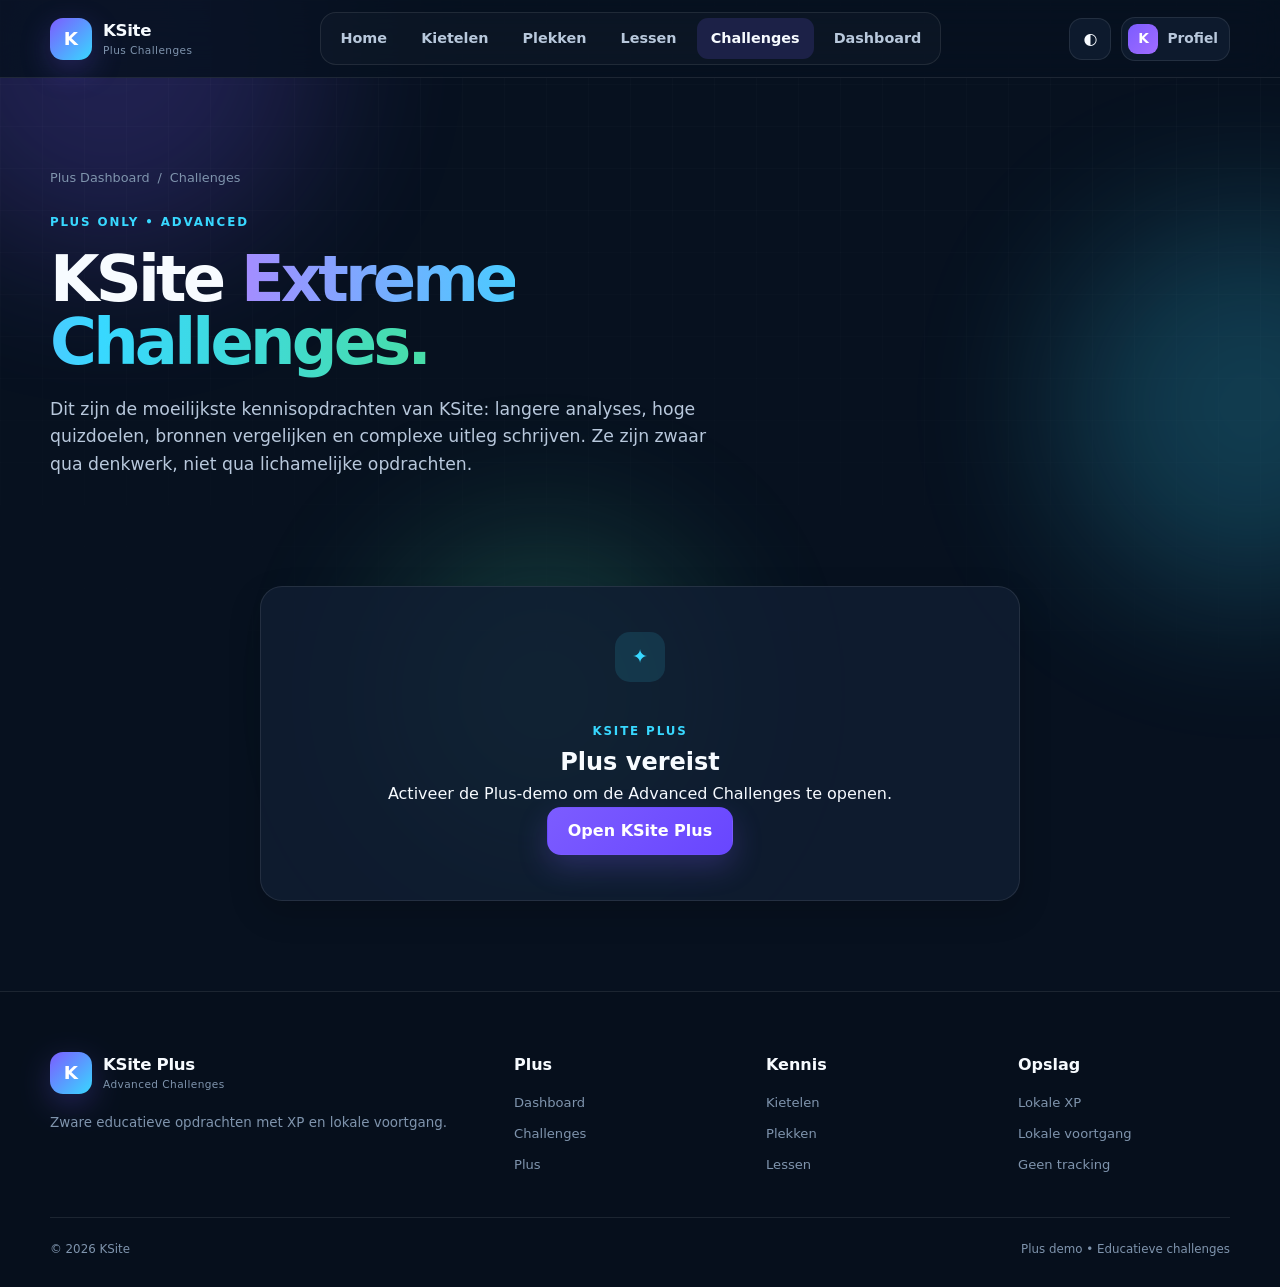
==== commit 2b3804e0: "Upgrade Plus challenges with safe expert difficulty tiers" ====
--- a/challenges.html
+++ b/challenges.html
@@ -3,89 +3,102 @@
 <head>
     <meta charset="UTF-8">
     <meta name="viewport" content="width=device-width, initial-scale=1.0">
-    <meta name="description" content="KSite Plus Challenges: educatieve kennisopdrachten over tast, kietelen, wetenschap, mythes en grenzen.">
+    <meta name="description" content="KSite Plus Challenges: zware kennisopdrachten over kietelen, tast, wetenschap, mythes en grenzen.">
     <title>KSite Plus — Challenges</title>
-    <link rel="stylesheet" href="assets/css/style.css">
+    <link rel="stylesheet" href="assets/css/style.css?v=3.1.0">
+    <link rel="stylesheet" href="assets/css/k3.css?v=3.1.0">
 </head>
 <body data-page="challenges">
     <div class="page-background" aria-hidden="true"><span class="orb orb-one"></span><span class="orb orb-two"></span><span class="orb orb-three"></span></div>
+
     <header class="topbar">
         <a class="brand" href="index.html"><span class="brand-mark">K</span><span class="brand-copy"><strong>KSite</strong><small>Plus Challenges</small></span></a>
-        <nav class="desktop-nav"><a href="index.html">Home</a><a href="kietelen.html">Kietelen</a><a href="lessen.html">Lessen</a><a class="active" href="challenges.html">Challenges</a><a href="plus-dashboard.html">Dashboard</a></nav>
+        <nav class="desktop-nav"><a href="index.html">Home</a><a href="kietelen.html">Kietelen</a><a href="plekken.html">Plekken</a><a href="lessen.html">Lessen</a><a class="active" href="challenges.html">Challenges</a><a href="plus-dashboard.html">Dashboard</a></nav>
         <div class="nav-actions"><button class="icon-btn" id="themeBtn" type="button">◐</button><a class="profile-pill" href="profiel.html"><span class="avatar">K</span><span>Profiel</span></a><button class="menu-btn" id="menuBtn" type="button">☰</button></div>
     </header>
-    <nav class="mobile-menu" id="mobileMenu"><a href="index.html">Home</a><a href="kietelen.html">Kietelen</a><a href="lessen.html">Lessen</a><a href="challenges.html">Challenges</a><a href="plus-dashboard.html">Dashboard</a></nav>
+
+    <nav class="mobile-menu" id="mobileMenu"><a href="index.html">Home</a><a href="kietelen.html">Kietelen</a><a href="plekken.html">Plekken</a><a href="lessen.html">Lessen</a><a class="active" href="challenges.html">Challenges</a><a href="plus-dashboard.html">Dashboard</a></nav>
 
     <main>
         <section class="page-hero container reveal">
             <div class="breadcrumbs"><a href="plus-dashboard.html">Plus Dashboard</a><span>/</span><span>Challenges</span></div>
-            <span class="eyebrow">PLUS ONLY • KENNISOPDRACHTEN</span>
-            <h1>KSite <span class="gradient-text">Challenges.</span></h1>
-            <p class="page-lead">Extra opdrachten waarmee je kennis verzamelt, vergelijkt en test. De challenges zijn bewust educatief: observeren, lezen, redeneren en quizzen — geen opdrachten waarbij je iemand moet aanraken.</p>
+            <span class="eyebrow">PLUS ONLY • ADVANCED</span>
+            <h1>KSite <span class="gradient-text">Extreme Challenges.</span></h1>
+            <p class="page-lead">Dit zijn de moeilijkste kennisopdrachten van KSite: langere analyses, hoge quizdoelen, bronnen vergelijken en complexe uitleg schrijven. Ze zijn zwaar qua denkwerk, niet qua lichamelijke opdrachten.</p>
         </section>
 
         <section class="section compact container reveal" id="challengeGate">
             <div class="plus-gate-card">
                 <span class="feature-icon">✦</span>
                 <span class="eyebrow">KSITE PLUS</span>
-                <h2>Deze pagina hoort bij Plus.</h2>
-                <p>Activeer de Plus-demo om de challenges te openen.</p>
-                <a class="btn primary" href="plus.html">Bekijk KSite Plus</a>
+                <h2>Plus vereist</h2>
+                <p>Activeer de Plus-demo om de Advanced Challenges te openen.</p>
+                <a class="btn primary" href="plus.html">Open KSite Plus</a>
             </div>
         </section>
 
         <div id="challengeContent" class="hidden">
             <section class="section compact container reveal">
-                <div class="stats-grid">
-                    <article class="stat-card"><span class="stat-icon">✓</span><strong id="challengeDone">0</strong><small>Challenges voltooid</small></article>
-                    <article class="stat-card"><span class="stat-icon">✦</span><strong id="challengeXp">0 XP</strong><small>Challenge XP verdiend</small></article>
-                    <article class="stat-card"><span class="stat-icon">▦</span><strong>12</strong><small>Opdrachten beschikbaar</small></article>
-                    <article class="stat-card"><span class="stat-icon">◎</span><strong>4</strong><small>Categorieën</small></article>
+                <div class="stats-strip">
+                    <article class="stat-card"><strong id="challengeDone">0</strong><span>voltooid</span></article>
+                    <article class="stat-card"><strong id="challengeXp">0 XP</strong><span>challenge XP</span></article>
+                    <article class="stat-card"><strong>12</strong><span>advanced opdrachten</span></article>
+                    <article class="stat-card"><strong>100 XP</strong><span>finale beloning</span></article>
                 </div>
             </section>
 
             <section class="section container reveal">
-                <div class="section-heading"><div><span class="eyebrow">STARTER</span><h2>Kennis & begrippen</h2></div><p>Begin met de wetenschappelijke basis achter tast en kietelreacties.</p></div>
+                <div class="section-heading"><div><span class="eyebrow">LEVEL 1 • HARD</span><h2>Basis onder druk</h2></div><p>Je moet de informatie niet alleen herkennen, maar correct kunnen uitleggen.</p></div>
                 <div class="challenge-grid">
-                    <article class="challenge-card" data-challenge="terms" data-xp="30"><div class="challenge-top"><span class="tag">10 min</span><span class="tag">30 XP</span></div><span class="challenge-number">01</span><h3>Begrippenjacht</h3><p>Lees de Kietelen-pagina en noteer in je eigen woorden wat knismesis, gargalesis, mechanoreceptor en voorspelling betekenen.</p><a class="card-link" href="kietelen.html">Open theorie →</a><button class="btn primary small challenge-complete" type="button">Markeer voltooid</button></article>
-                    <article class="challenge-card" data-challenge="route" data-xp="35"><div class="challenge-top"><span class="tag">12 min</span><span class="tag">35 XP</span></div><span class="challenge-number">02</span><h3>Route van een prikkel</h3><p>Maak een schema met minimaal vier stappen van huidprikkel tot verwerking in de hersenen. Vergelijk daarna met de kennisbank.</p><a class="card-link" href="ontdek.html">Bekijk kennisbank →</a><button class="btn primary small challenge-complete" type="button">Markeer voltooid</button></article>
-                    <article class="challenge-card" data-challenge="two-types" data-xp="30"><div class="challenge-top"><span class="tag">8 min</span><span class="tag">30 XP</span></div><span class="challenge-number">03</span><h3>Twee soorten vergelijken</h3><p>Maak een tabel met overeenkomsten en verschillen tussen knismesis en gargalesis. Voeg minstens drie punten per kolom toe.</p><button class="btn primary small challenge-complete" type="button">Markeer voltooid</button></article>
+                    <article class="challenge-card difficulty-hard" data-challenge="terms"><div class="challenge-top"><span class="tag">Hard</span><span class="tag">30 XP</span></div><span class="challenge-number">01</span><h3>Begrippen zonder spiekbrief</h3><p>Leg uit je hoofd knismesis, gargalesis, mechanoreceptor, gewenning en voorspelling uit. Controleer daarna pas de kennishub en verbeter je uitleg.</p><a class="card-link" href="kietelen.html">Controleer theorie →</a><button class="btn primary small challenge-complete" type="button">Markeer voltooid</button></article>
+                    <article class="challenge-card difficulty-hard" data-challenge="route"><div class="challenge-top"><span class="tag">Hard</span><span class="tag">35 XP</span></div><span class="challenge-number">02</span><h3>Route in 8 stappen</h3><p>Maak een schema van minimaal acht stappen van huidprikkel tot bewuste ervaring. Gebruik huid, receptor, zenuw, ruggenmerg, hersenen, aandacht, verwachting en reactie.</p><button class="btn primary small challenge-complete" type="button">Markeer voltooid</button></article>
+                    <article class="challenge-card difficulty-hard" data-challenge="compare"><div class="challenge-top"><span class="tag">Hard</span><span class="tag">40 XP</span></div><span class="challenge-number">03</span><h3>Vergelijkingsmatrix</h3><p>Maak een matrix met knismesis versus gargalesis en vergelijk prikkelsterkte, mogelijke reactie, voorspelbaarheid, lachen en persoonlijke variatie.</p><button class="btn primary small challenge-complete" type="button">Markeer voltooid</button></article>
                 </div>
             </section>
 
             <section class="section container reveal">
-                <div class="section-heading"><div><span class="eyebrow">ANALYSE</span><h2>Plekken & verschillen</h2></div><p>Onderzoek waarom een simpele “meest kietelige plek”-ranglijst wetenschappelijk te beperkt is.</p></div>
+                <div class="section-heading"><div><span class="eyebrow">LEVEL 2 • EXPERT</span><h2>Lichaamsgebieden analyseren</h2></div><p>Geen simpele ranglijst: je moet uitleggen waarom zulke ranglijsten beperkt zijn.</p></div>
                 <div class="challenge-grid">
-                    <article class="challenge-card" data-challenge="zones" data-xp="40"><div class="challenge-top"><span class="tag">15 min</span><span class="tag">40 XP</span></div><span class="challenge-number">04</span><h3>Lichaamsgebieden analyseren</h3><p>Kies vier gebieden uit de KSite-lijst. Schrijf per gebied op welke tastfunctie of contextfactor mogelijk relevant is, zonder er een universele gevoeligheidsscore aan te geven.</p><a class="card-link" href="kietelen.html#plekken">Bekijk gebieden →</a><button class="btn primary small challenge-complete" type="button">Markeer voltooid</button></article>
-                    <article class="challenge-card" data-challenge="variation" data-xp="40"><div class="challenge-top"><span class="tag">15 min</span><span class="tag">40 XP</span></div><span class="challenge-number">05</span><h3>Waarom mensen verschillen</h3><p>Bedenk vijf factoren waardoor dezelfde tastprikkel op verschillende momenten anders kan worden ervaren. Controleer ze daarna in de theorie.</p><button class="btn primary small challenge-complete" type="button">Markeer voltooid</button></article>
-                    <article class="challenge-card" data-challenge="map" data-xp="45"><div class="challenge-top"><span class="tag">20 min</span><span class="tag">45 XP</span></div><span class="challenge-number">06</span><h3>Maak een kenniskaart</h3><p>Teken een neutraal lichaamssilhouet op papier en verbind gebieden met begrippen als tastdichtheid, verwachting, lichte aanraking en persoonlijke variatie.</p><button class="btn primary small challenge-complete" type="button">Markeer voltooid</button></article>
+                    <article class="challenge-card difficulty-hard" data-challenge="zones"><div class="challenge-top"><span class="tag">Expert</span><span class="tag">45 XP</span></div><span class="challenge-number">04</span><h3>12 plekken, 12 verklaringen</h3><p>Bekijk alle 12 gebieden en schrijf per gebied één mogelijke reden waarom lichte aanraking daar opvallend kan zijn. Gebruik geen universele gevoeligheidsscores.</p><a class="card-link" href="plekken.html">Open plekken →</a><button class="btn primary small challenge-complete" type="button">Markeer voltooid</button></article>
+                    <article class="challenge-card difficulty-hard" data-challenge="variation"><div class="challenge-top"><span class="tag">Expert</span><span class="tag">45 XP</span></div><span class="challenge-number">05</span><h3>Variatiemodel</h3><p>Bouw een model met minimaal acht factoren die kunnen verklaren waarom dezelfde persoon op twee momenten anders reageert.</p><button class="btn primary small challenge-complete" type="button">Markeer voltooid</button></article>
+                    <article class="challenge-card difficulty-hard" data-challenge="mythlab"><div class="challenge-top"><span class="tag">Expert</span><span class="tag">50 XP</span></div><span class="challenge-number">06</span><h3>Mythe-laboratorium</h3><p>Maak tien uitspraken over kietelen. Classificeer ze als feit, fabel of te simpel en schrijf bij elk minimaal twee zinnen onderbouwing.</p><button class="btn primary small challenge-complete" type="button">Markeer voltooid</button></article>
                 </div>
             </section>
 
             <section class="section container reveal">
-                <div class="section-heading"><div><span class="eyebrow">FACT CHECK</span><h2>Mythes ontleden</h2></div><p>Leer onderscheid maken tussen een leuke internetclaim en een goed onderbouwde uitleg.</p></div>
+                <div class="section-heading"><div><span class="eyebrow">LEVEL 3 • EXTREME</span><h2>Diepe uitleg</h2></div><p>Hier worden de opdrachten expres lang en streng.</p></div>
                 <div class="challenge-grid">
-                    <article class="challenge-card" data-challenge="myths" data-xp="45"><div class="challenge-top"><span class="tag">15 min</span><span class="tag">45 XP</span></div><span class="challenge-number">07</span><h3>Vijf mythes</h3><p>Schrijf vijf uitspraken over kietelen op en classificeer ze als feit, fabel of “te simpel”. Leg bij iedere keuze uit waarom.</p><button class="btn primary small challenge-complete" type="button">Markeer voltooid</button></article>
-                    <article class="challenge-card" data-challenge="self" data-xp="40"><div class="challenge-top"><span class="tag">12 min</span><span class="tag">40 XP</span></div><span class="challenge-number">08</span><h3>Zelfkietelen uitgelegd</h3><p>Leg in maximaal 120 woorden uit waarom zelf veroorzaakte aanraking vaak minder verrassend voelt. Gebruik de woorden voorspelling, beweging en zintuiglijke informatie.</p><button class="btn primary small challenge-complete" type="button">Markeer voltooid</button></article>
-                    <article class="challenge-card" data-challenge="laughter" data-xp="35"><div class="challenge-top"><span class="tag">10 min</span><span class="tag">35 XP</span></div><span class="challenge-number">09</span><h3>Lachen ≠ toestemming</h3><p>Schrijf een korte uitleg waarom een automatische lach- of bewegingsreactie geen betrouwbare manier is om toestemming af te leiden.</p><button class="btn primary small challenge-complete" type="button">Markeer voltooid</button></article>
+                    <article class="challenge-card difficulty-extreme" data-challenge="explain"><div class="challenge-top"><span class="tag">Extreme</span><span class="tag">55 XP</span></div><span class="challenge-number">07</span><h3>500-woorden uitleg</h3><p>Schrijf minimaal 500 woorden over hoe een kietelervaring ontstaat. Gebruik minstens tien begrippen uit KSite en maak onderscheid tussen tast, voorspelling en reactie.</p><button class="btn primary small challenge-complete" type="button">Markeer voltooid</button></article>
+                    <article class="challenge-card difficulty-extreme" data-challenge="quiz90"><div class="challenge-top"><span class="tag">Extreme</span><span class="tag">60 XP</span></div><span class="challenge-number">08</span><h3>90% zonder gokken</h3><p>Haal minimaal 90% op de quiz en lees na elke vraag de uitleg. Pas daarna mag je deze challenge afronden.</p><a class="card-link" href="quiz.html">Start quiz →</a><button class="btn primary small challenge-complete" type="button">Markeer voltooid</button></article>
+                    <article class="challenge-card difficulty-extreme" data-challenge="sourcecheck"><div class="challenge-top"><span class="tag">Extreme</span><span class="tag">65 XP</span></div><span class="challenge-number">09</span><h3>Claim-check</h3><p>Kies vijf veelgehoorde claims over kietelen en beschrijf welke informatie je nodig zou hebben om ze betrouwbaar te beoordelen.</p><button class="btn primary small challenge-complete" type="button">Markeer voltooid</button></article>
                 </div>
             </section>
 
             <section class="section container reveal">
-                <div class="section-heading"><div><span class="eyebrow">MASTER</span><h2>Test & bouw</h2></div><p>Combineer alles wat je hebt geleerd.</p></div>
+                <div class="section-heading"><div><span class="eyebrow">LEVEL 4 • MASTER</span><h2>Finale opdrachten</h2></div><p>Deze vragen combineren bijna alles uit KSite.</p></div>
                 <div class="challenge-grid">
-                    <article class="challenge-card" data-challenge="quiz90" data-xp="60"><div class="challenge-top"><span class="tag">Quiz</span><span class="tag">60 XP</span></div><span class="challenge-number">10</span><h3>90%-challenge</h3><p>Haal minimaal 90% op de KSite kennisquiz. Je kunt de quiz zo vaak opnieuw doen als je wilt.</p><a class="card-link" href="quiz.html">Start quiz →</a><button class="btn primary small challenge-complete" type="button">Markeer voltooid</button></article>
-                    <article class="challenge-card" data-challenge="explain" data-xp="60"><div class="challenge-top"><span class="tag">20 min</span><span class="tag">60 XP</span></div><span class="challenge-number">11</span><h3>Leg het uit aan een beginner</h3><p>Maak een mini-uitleg van vijf alinea’s: wat kietelen is, hoe tast werkt, waarom voorspelling belangrijk is, waarom mensen verschillen en waarom grenzen tellen.</p><button class="btn primary small challenge-complete" type="button">Markeer voltooid</button></article>
-                    <article class="challenge-card" data-challenge="master" data-xp="80"><div class="challenge-top"><span class="tag">Finale</span><span class="tag">80 XP</span></div><span class="challenge-number">12</span><h3>KSite Master</h3><p>Voltooi alle andere challenges en bekijk daarna je totaal. Deze laatste opdracht rondt het Plus Challenge-pad af.</p><button class="btn primary small challenge-complete" type="button">Markeer voltooid</button></article>
+                    <article class="challenge-card difficulty-extreme" data-challenge="longform"><div class="challenge-top"><span class="tag">Master</span><span class="tag">70 XP</span></div><span class="challenge-number">10</span><h3>Mini-onderzoek</h3><p>Schrijf een mini-onderzoek met vraagstelling, hypothese, theoretische uitleg, beperkingen en conclusie over waarom gevoeligheid niet universeel te voorspellen is.</p><button class="btn primary small challenge-complete" type="button">Markeer voltooid</button></article>
+                    <article class="challenge-card difficulty-extreme" data-challenge="teachback"><div class="challenge-top"><span class="tag">Master</span><span class="tag">75 XP</span></div><span class="challenge-number">11</span><h3>Teach-back</h3><p>Maak een complete les voor een beginner met vijf hoofdstukken, een begrippenlijst en vijf toetsvragen inclusief antwoorden.</p><button class="btn primary small challenge-complete" type="button">Markeer voltooid</button></article>
+                    <article class="challenge-card difficulty-extreme" data-challenge="master"><div class="challenge-top"><span class="tag">FINAL BOSS</span><span class="tag">100 XP</span></div><span class="challenge-number">12</span><h3>KSite Master</h3><p>Deze knop werkt pas nadat alle andere elf challenges voltooid zijn. Rond daarna de volledige Challenge-route af.</p><button class="btn primary small challenge-complete" type="button">Markeer voltooid</button></article>
                 </div>
             </section>
 
-            <section class="section container reveal"><div class="respect-banner"><div><span class="eyebrow">CHALLENGE-REGEL</span><h2>Kennis boven experimenteren.</h2><p>KSite Challenges vragen nooit dat je iemand kietelt, vasthoudt of lichamelijke grenzen test. De opdrachten draaien om lezen, schrijven, analyseren en quizzen.</p></div><a class="btn secondary" href="kietelen.html">Terug naar theorie</a></div></section>
+            <section class="section container reveal">
+                <div class="respect-banner">
+                    <div><span class="eyebrow">WAAROM GEEN 18+ MODUS?</span><h2>De moeilijkheid zit in kennis, niet in naaktheid of risicovol contact.</h2><p>KSite kan wel een zware Plus-laag hebben, maar geen systeem dat seksuele/naakte opdrachten ontgrendelt na een leeftijds- of lichaamscheck. Daarom zijn de hoogste tiers lange analyses, hoge quizdoelen en master-opdrachten.</p></div>
+                    <a class="btn secondary" href="kietelen.html">Terug naar theorie</a>
+                </div>
+            </section>
         </div>
     </main>
 
-    <footer class="site-footer"><div class="container footer-grid"><div class="footer-brand"><a class="brand" href="index.html"><span class="brand-mark">K</span><span class="brand-copy"><strong>KSite Plus</strong><small>Challenges</small></span></a><p>Verdiepende kennisopdrachten voor Plus.</p></div><div class="footer-column"><strong>Plus</strong><a href="plus-dashboard.html">Dashboard</a><a href="challenges.html">Challenges</a><a href="plus.html">Abonnement</a></div><div class="footer-column"><strong>Leren</strong><a href="kietelen.html">Kietelen</a><a href="lessen.html">Lessen</a><a href="quiz.html">Quiz</a></div><div class="footer-column"><strong>Opslag</strong><span>Lokale voortgang</span><span>Lokale XP</span><span>Geen account nodig</span></div></div><div class="container footer-bottom"><span>© 2026 KSite</span><span>Plus demo</span></div></footer>
+    <footer class="site-footer">
+        <div class="container footer-grid"><div class="footer-brand"><a class="brand" href="index.html"><span class="brand-mark">K</span><span class="brand-copy"><strong>KSite Plus</strong><small>Advanced Challenges</small></span></a><p>Zware educatieve opdrachten met XP en lokale voortgang.</p></div><div class="footer-column"><strong>Plus</strong><a href="plus-dashboard.html">Dashboard</a><a href="challenges.html">Challenges</a><a href="plus.html">Plus</a></div><div class="footer-column"><strong>Kennis</strong><a href="kietelen.html">Kietelen</a><a href="plekken.html">Plekken</a><a href="lessen.html">Lessen</a></div><div class="footer-column"><strong>Opslag</strong><span>Lokale XP</span><span>Lokale voortgang</span><span>Geen tracking</span></div></div>
+        <div class="container footer-bottom"><span>© 2026 KSite</span><span>Plus demo • Educatieve challenges</span></div>
+    </footer>
+
     <div class="toast-container" id="toastContainer" aria-live="polite"></div>
-    <script src="assets/js/app.js"></script>
+    <script src="assets/js/app.js?v=3.1.0"></script>
+    <script src="assets/js/k3.js?v=3.1.0"></script>
 </body>
 </html>
--- a/assets/css/k3.css
+++ b/assets/css/k3.css
@@ -0,0 +1,225 @@
+/* KSite 3.0 extension — loaded only by the new knowledge/challenge pages */
+
+.zone-grid {
+    display: grid;
+    grid-template-columns: repeat(4, minmax(0, 1fr));
+    gap: 16px;
+}
+
+.zone-card,
+.challenge-card,
+.plus-gate-card,
+.intensity-card {
+    border: 1px solid var(--border);
+    border-radius: var(--radius-lg);
+    background: var(--panel);
+    box-shadow: var(--shadow-small);
+}
+
+.zone-card {
+    position: relative;
+    min-height: 280px;
+    padding: 26px;
+    overflow: hidden;
+    transition: transform var(--transition), border-color var(--transition);
+}
+
+.zone-card:hover {
+    transform: translateY(-5px);
+    border-color: var(--border-strong);
+}
+
+.zone-card::after {
+    content: "";
+    position: absolute;
+    width: 145px;
+    height: 145px;
+    right: -75px;
+    bottom: -75px;
+    border-radius: 50%;
+    background: var(--cyan-soft);
+}
+
+.zone-index {
+    display: block;
+    margin-bottom: 22px;
+    color: var(--muted);
+    font-size: .74rem;
+    font-weight: 900;
+    letter-spacing: .16em;
+}
+
+.zone-card h3 {
+    margin-bottom: 9px;
+    font-size: 1.2rem;
+}
+
+.zone-card p {
+    color: var(--text-soft);
+}
+
+.zone-card .tag {
+    display: inline-flex;
+    margin-top: 14px;
+    padding: 6px 10px;
+    border-radius: 999px;
+    background: var(--primary-soft);
+    color: var(--cyan);
+    font-size: .72rem;
+    font-weight: 800;
+}
+
+.zone-callout {
+    margin-top: 26px;
+    padding: 22px;
+    border: 1px solid rgba(56,216,255,.2);
+    border-radius: var(--radius-lg);
+    background: linear-gradient(135deg, var(--cyan-soft), var(--primary-soft));
+}
+
+.zone-callout strong {
+    display: block;
+    margin-bottom: 5px;
+}
+
+.challenge-grid {
+    display: grid;
+    grid-template-columns: repeat(3, minmax(0, 1fr));
+    gap: 16px;
+}
+
+.challenge-card {
+    display: flex;
+    flex-direction: column;
+    min-height: 365px;
+    padding: 26px;
+    transition: transform var(--transition), border-color var(--transition);
+}
+
+.challenge-card:hover {
+    transform: translateY(-5px);
+    border-color: var(--border-strong);
+}
+
+.challenge-card.completed {
+    border-color: rgba(72,221,167,.45);
+    background: linear-gradient(180deg, var(--green-soft), var(--panel));
+}
+
+.challenge-card .challenge-complete {
+    margin-top: auto;
+    align-self: flex-start;
+}
+
+.challenge-card.completed .challenge-complete {
+    color: var(--green);
+    border-color: rgba(72,221,167,.3);
+    background: var(--green-soft);
+}
+
+.challenge-top {
+    display: flex;
+    flex-wrap: wrap;
+    gap: 7px;
+}
+
+.challenge-number {
+    display: block;
+    margin: 28px 0 8px;
+    color: var(--muted);
+    font-size: .74rem;
+    font-weight: 900;
+    letter-spacing: .16em;
+}
+
+.challenge-card p {
+    margin-bottom: 18px;
+    color: var(--text-soft);
+}
+
+.challenge-card .tag {
+    display: inline-flex;
+    width: fit-content;
+    padding: 6px 10px;
+    border-radius: 999px;
+    background: var(--primary-soft);
+    color: var(--cyan);
+    font-size: .7rem;
+    font-weight: 800;
+}
+
+.difficulty-hard {
+    border-color: rgba(255,178,92,.3);
+}
+
+.difficulty-extreme {
+    border-color: rgba(255,111,145,.35);
+    background: linear-gradient(180deg, var(--red-soft), var(--panel));
+}
+
+.intensity-strip {
+    display: grid;
+    grid-template-columns: repeat(4, 1fr);
+    gap: 12px;
+}
+
+.intensity-card {
+    padding: 22px;
+}
+
+.intensity-card strong {
+    display: block;
+    margin: 9px 0 4px;
+    font-size: 1.35rem;
+}
+
+.intensity-card p {
+    color: var(--text-soft);
+    font-size: .88rem;
+}
+
+.plus-gate-card {
+    max-width: 760px;
+    margin-inline: auto;
+    padding: 45px;
+    text-align: center;
+}
+
+.plus-gate-card .feature-icon {
+    margin-inline: auto;
+}
+
+.challenge-note {
+    padding: 20px 22px;
+    border: 1px solid var(--border);
+    border-radius: var(--radius-lg);
+    background: var(--panel);
+    color: var(--text-soft);
+}
+
+.challenge-note strong {
+    color: var(--text);
+}
+
+@media (max-width: 1050px) {
+    .zone-grid,
+    .intensity-strip {
+        grid-template-columns: repeat(2, minmax(0, 1fr));
+    }
+
+    .challenge-grid {
+        grid-template-columns: repeat(2, minmax(0, 1fr));
+    }
+}
+
+@media (max-width: 650px) {
+    .zone-grid,
+    .challenge-grid,
+    .intensity-strip {
+        grid-template-columns: 1fr;
+    }
+
+    .plus-gate-card {
+        padding: 27px;
+    }
+}
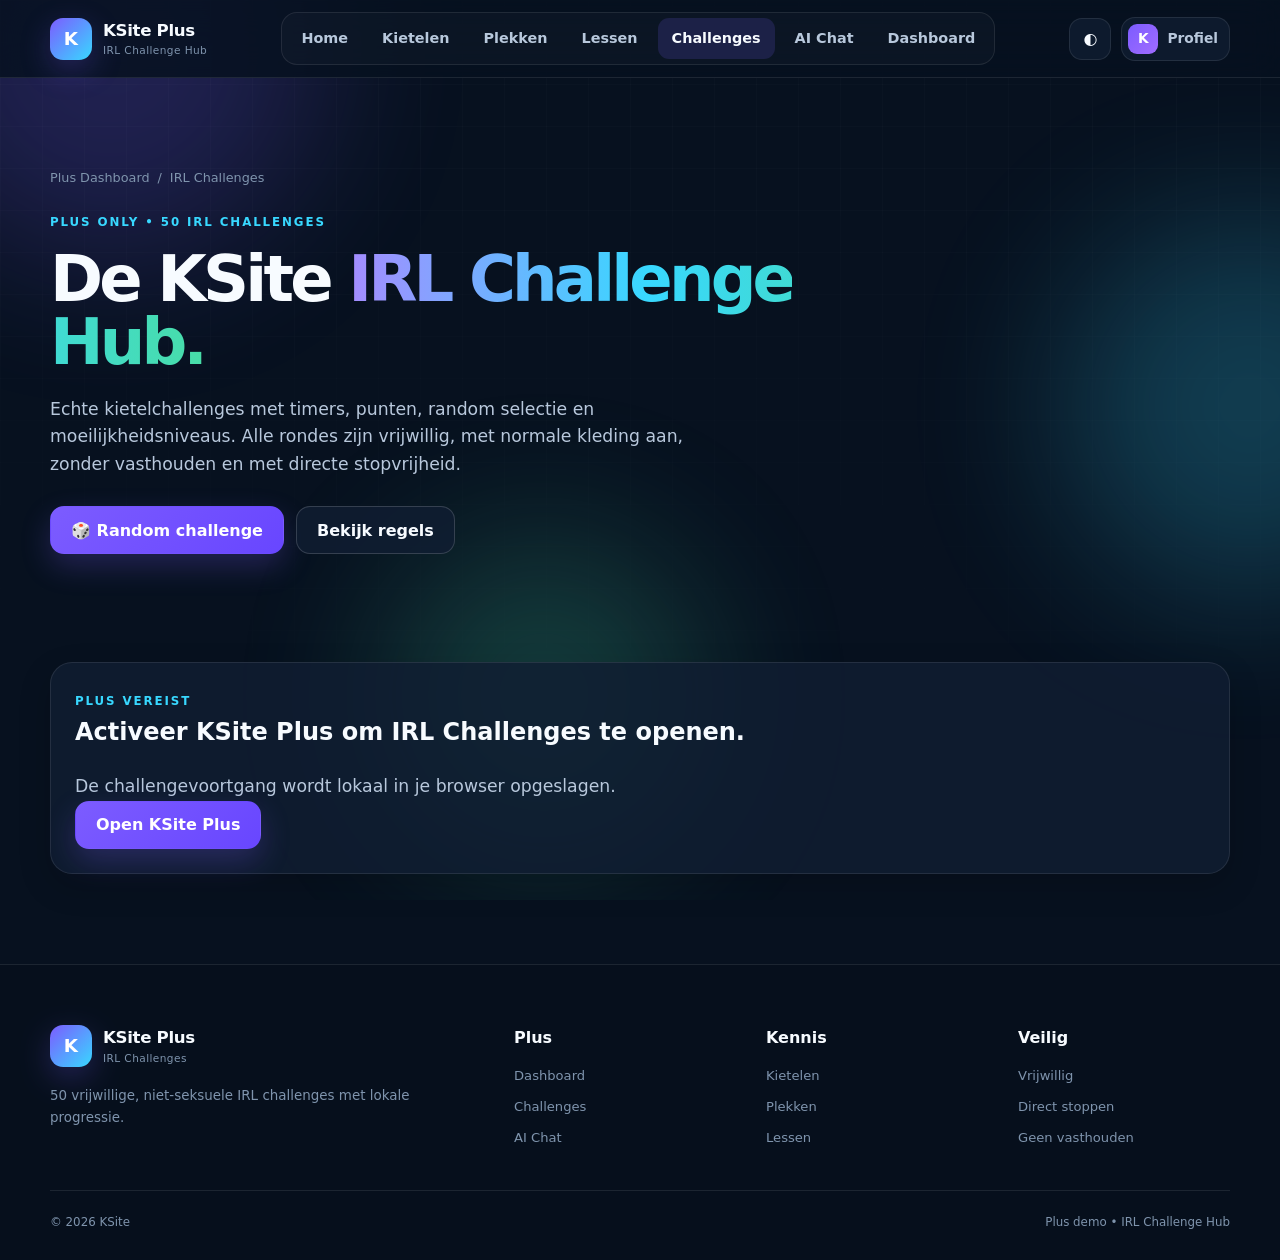
==== commit 6dd3bc71: "Replace knowledge challenges with 50 IRL challenge hub" ====
--- a/challenges.html
+++ b/challenges.html
@@ -1,104 +1,106 @@
 <!DOCTYPE html>
 <html lang="nl">
 <head>
-    <meta charset="UTF-8">
-    <meta name="viewport" content="width=device-width, initial-scale=1.0">
-    <meta name="description" content="KSite Plus Challenges: zware kennisopdrachten over kietelen, tast, wetenschap, mythes en grenzen.">
-    <title>KSite Plus — Challenges</title>
-    <link rel="stylesheet" href="assets/css/style.css?v=3.1.0">
-    <link rel="stylesheet" href="assets/css/k3.css?v=3.1.0">
+  <meta charset="UTF-8">
+  <meta name="viewport" content="width=device-width, initial-scale=1.0">
+  <meta name="description" content="KSite Plus IRL Challenge Hub met 50 vrijwillige kietelchallenges, timers, filters, punten en progressie.">
+  <title>KSite Plus — IRL Challenges</title>
+  <link rel="stylesheet" href="assets/css/style.css?v=3.3">
+  <link rel="stylesheet" href="assets/css/challenges.css?v=3.3">
 </head>
 <body data-page="challenges">
-    <div class="page-background" aria-hidden="true"><span class="orb orb-one"></span><span class="orb orb-two"></span><span class="orb orb-three"></span></div>
+  <div class="page-background" aria-hidden="true"><span class="orb orb-one"></span><span class="orb orb-two"></span><span class="orb orb-three"></span></div>
+  <header class="topbar">
+    <a class="brand" href="index.html"><span class="brand-mark">K</span><span class="brand-copy"><strong>KSite Plus</strong><small>IRL Challenge Hub</small></span></a>
+    <nav class="desktop-nav"><a href="index.html">Home</a><a href="kietelen.html">Kietelen</a><a href="plekken.html">Plekken</a><a href="lessen.html">Lessen</a><a class="active" href="challenges.html">Challenges</a><a href="ai-chat.html">AI Chat</a><a href="plus-dashboard.html">Dashboard</a></nav>
+    <div class="nav-actions"><button class="icon-btn" id="themeBtn" type="button">◐</button><a class="profile-pill" href="profiel.html"><span class="avatar">K</span><span>Profiel</span></a><button class="menu-btn" id="menuBtn" type="button">☰</button></div>
+  </header>
+  <nav class="mobile-menu" id="mobileMenu"><a href="index.html">Home</a><a href="kietelen.html">Kietelen</a><a href="plekken.html">Plekken</a><a href="lessen.html">Lessen</a><a class="active" href="challenges.html">Challenges</a><a href="ai-chat.html">AI Chat</a><a href="plus-dashboard.html">Dashboard</a></nav>
 
-    <header class="topbar">
-        <a class="brand" href="index.html"><span class="brand-mark">K</span><span class="brand-copy"><strong>KSite</strong><small>Plus Challenges</small></span></a>
-        <nav class="desktop-nav"><a href="index.html">Home</a><a href="kietelen.html">Kietelen</a><a href="plekken.html">Plekken</a><a href="lessen.html">Lessen</a><a class="active" href="challenges.html">Challenges</a><a href="plus-dashboard.html">Dashboard</a></nav>
-        <div class="nav-actions"><button class="icon-btn" id="themeBtn" type="button">◐</button><a class="profile-pill" href="profiel.html"><span class="avatar">K</span><span>Profiel</span></a><button class="menu-btn" id="menuBtn" type="button">☰</button></div>
-    </header>
+  <main>
+    <section class="page-hero container reveal">
+      <div class="breadcrumbs"><a href="plus-dashboard.html">Plus Dashboard</a><span>/</span><span>IRL Challenges</span></div>
+      <span class="eyebrow">PLUS ONLY • 50 IRL CHALLENGES</span>
+      <h1>De KSite <span class="gradient-text">IRL Challenge Hub.</span></h1>
+      <p class="page-lead">Echte kietelchallenges met timers, punten, random selectie en moeilijkheidsniveaus. Alle rondes zijn vrijwillig, met normale kleding aan, zonder vasthouden en met directe stopvrijheid.</p>
+      <div class="hero-actions"><button class="btn primary" id="randomChallengeBtn" type="button">🎲 Random challenge</button><a class="btn secondary" href="#regels">Bekijk regels</a></div>
+    </section>
 
-    <nav class="mobile-menu" id="mobileMenu"><a href="index.html">Home</a><a href="kietelen.html">Kietelen</a><a href="plekken.html">Plekken</a><a href="lessen.html">Lessen</a><a class="active" href="challenges.html">Challenges</a><a href="plus-dashboard.html">Dashboard</a></nav>
+    <section class="section compact container reveal" id="irlGate">
+      <div class="challenge-control-card">
+        <span class="eyebrow">PLUS VEREIST</span>
+        <h2>Activeer KSite Plus om IRL Challenges te openen.</h2>
+        <p class="page-lead">De challengevoortgang wordt lokaal in je browser opgeslagen.</p>
+        <a class="btn primary" href="plus.html">Open KSite Plus</a>
+      </div>
+    </section>
 
-    <main>
-        <section class="page-hero container reveal">
-            <div class="breadcrumbs"><a href="plus-dashboard.html">Plus Dashboard</a><span>/</span><span>Challenges</span></div>
-            <span class="eyebrow">PLUS ONLY • ADVANCED</span>
-            <h1>KSite <span class="gradient-text">Extreme Challenges.</span></h1>
-            <p class="page-lead">Dit zijn de moeilijkste kennisopdrachten van KSite: langere analyses, hoge quizdoelen, bronnen vergelijken en complexe uitleg schrijven. Ze zijn zwaar qua denkwerk, niet qua lichamelijke opdrachten.</p>
-        </section>
+    <div id="irlContent" class="hidden">
+      <section class="section compact container reveal">
+        <div class="challenge-hero-grid">
+          <article class="challenge-control-card">
+            <span class="eyebrow">JOUW RUN</span>
+            <h3>Challenge progressie</h3>
+            <p>Voltooi challenges, verzamel punten en verdien daarnaast XP voor je gewone KSite-profiel.</p>
+            <div class="challenge-score-row">
+              <div class="challenge-score-box"><strong id="doneCount">0</strong><span>voltooid</span></div>
+              <div class="challenge-score-box"><strong id="pointCount">0</strong><span>punten</span></div>
+              <div class="challenge-score-box"><strong id="remainingCount">50</strong><span>te gaan</span></div>
+            </div>
+          </article>
+          <article class="challenge-random-card">
+            <span class="eyebrow">RANDOMIZER</span>
+            <h3>Laat KSite kiezen</h3>
+            <div class="random-display" id="randomDisplay"><strong>Nog geen challenge gekozen</strong><p>Klik op Random Challenge.</p></div>
+            <div class="timer-panel hidden" id="timerPanel"><div><span class="eyebrow">LIVE TIMER</span><div class="timer-clock" id="timerClock">0s</div></div><button class="btn secondary small" id="stopTimerBtn" type="button">Stop timer</button></div>
+          </article>
+        </div>
+      </section>
 
-        <section class="section compact container reveal" id="challengeGate">
-            <div class="plus-gate-card">
-                <span class="feature-icon">✦</span>
-                <span class="eyebrow">KSITE PLUS</span>
-                <h2>Plus vereist</h2>
-                <p>Activeer de Plus-demo om de Advanced Challenges te openen.</p>
-                <a class="btn primary" href="plus.html">Open KSite Plus</a>
-            </div>
-        </section>
+      <section class="section compact container reveal" id="regels">
+        <div class="challenge-rules">
+          <span class="eyebrow">VASTE REGELS</span>
+          <h3>Een challenge telt alleen als iedereen zich er goed bij voelt.</h3>
+          <div class="rules-list">
+            <div class="rule-row"><span class="rule-icon">✓</span><div><strong>Vraag vooraf toestemming.</strong><br>Iedere deelnemer kiest zelf welke plekken wel en niet oké zijn.</div></div>
+            <div class="rule-row"><span class="rule-icon">✓</span><div><strong>“Stop” betekent onmiddellijk stoppen.</strong><br>Niet nog een paar seconden doorgaan.</div></div>
+            <div class="rule-row"><span class="rule-icon">✓</span><div><strong>Normale kleding blijft aan.</strong><br>Geen naakte of seksuele varianten in KSite Challenges.</div></div>
+            <div class="rule-row"><span class="rule-icon">✓</span><div><strong>Niet vasthouden of blokkeren.</strong><br>Iedereen moet altijd makkelijk kunnen wegbewegen.</div></div>
+            <div class="rule-row"><span class="rule-icon">✓</span><div><strong>Een challenge mag altijd worden afgebroken.</strong><br>Stoppen betekent niet dat iemand heeft “verloren”.</div></div>
+          </div>
+        </div>
+      </section>
 
-        <div id="challengeContent" class="hidden">
-            <section class="section compact container reveal">
-                <div class="stats-strip">
-                    <article class="stat-card"><strong id="challengeDone">0</strong><span>voltooid</span></article>
-                    <article class="stat-card"><strong id="challengeXp">0 XP</strong><span>challenge XP</span></article>
-                    <article class="stat-card"><strong>12</strong><span>advanced opdrachten</span></article>
-                    <article class="stat-card"><strong>100 XP</strong><span>finale beloning</span></article>
-                </div>
-            </section>
+      <section class="section compact container reveal">
+        <div class="challenge-filterbar">
+          <div class="challenge-filter-group">
+            <button class="challenge-filter-btn active" data-filter="all" type="button">Alle 50</button>
+            <button class="challenge-filter-btn" data-filter="easy" type="button">Easy</button>
+            <button class="challenge-filter-btn" data-filter="medium" type="button">Medium</button>
+            <button class="challenge-filter-btn" data-filter="hard" type="button">Hard</button>
+            <button class="challenge-filter-btn" data-filter="extreme" type="button">Extreme</button>
+          </div>
+          <input class="challenge-search" id="challengeSearch" type="search" placeholder="Zoek challenge of plek...">
+        </div>
+      </section>
 
-            <section class="section container reveal">
-                <div class="section-heading"><div><span class="eyebrow">LEVEL 1 • HARD</span><h2>Basis onder druk</h2></div><p>Je moet de informatie niet alleen herkennen, maar correct kunnen uitleggen.</p></div>
-                <div class="challenge-grid">
-                    <article class="challenge-card difficulty-hard" data-challenge="terms"><div class="challenge-top"><span class="tag">Hard</span><span class="tag">30 XP</span></div><span class="challenge-number">01</span><h3>Begrippen zonder spiekbrief</h3><p>Leg uit je hoofd knismesis, gargalesis, mechanoreceptor, gewenning en voorspelling uit. Controleer daarna pas de kennishub en verbeter je uitleg.</p><a class="card-link" href="kietelen.html">Controleer theorie →</a><button class="btn primary small challenge-complete" type="button">Markeer voltooid</button></article>
-                    <article class="challenge-card difficulty-hard" data-challenge="route"><div class="challenge-top"><span class="tag">Hard</span><span class="tag">35 XP</span></div><span class="challenge-number">02</span><h3>Route in 8 stappen</h3><p>Maak een schema van minimaal acht stappen van huidprikkel tot bewuste ervaring. Gebruik huid, receptor, zenuw, ruggenmerg, hersenen, aandacht, verwachting en reactie.</p><button class="btn primary small challenge-complete" type="button">Markeer voltooid</button></article>
-                    <article class="challenge-card difficulty-hard" data-challenge="compare"><div class="challenge-top"><span class="tag">Hard</span><span class="tag">40 XP</span></div><span class="challenge-number">03</span><h3>Vergelijkingsmatrix</h3><p>Maak een matrix met knismesis versus gargalesis en vergelijk prikkelsterkte, mogelijke reactie, voorspelbaarheid, lachen en persoonlijke variatie.</p><button class="btn primary small challenge-complete" type="button">Markeer voltooid</button></article>
-                </div>
-            </section>
+      <section class="section compact container reveal">
+        <div class="safety-strip"><span class="rule-icon">!</span><div><strong>Challenge-generator = suggestie, geen opdracht.</strong><p>Als een gekozen challenge of plek niet goed voelt, sla je hem gewoon over en kies je een andere.</p></div></div>
+      </section>
 
-            <section class="section container reveal">
-                <div class="section-heading"><div><span class="eyebrow">LEVEL 2 • EXPERT</span><h2>Lichaamsgebieden analyseren</h2></div><p>Geen simpele ranglijst: je moet uitleggen waarom zulke ranglijsten beperkt zijn.</p></div>
-                <div class="challenge-grid">
-                    <article class="challenge-card difficulty-hard" data-challenge="zones"><div class="challenge-top"><span class="tag">Expert</span><span class="tag">45 XP</span></div><span class="challenge-number">04</span><h3>12 plekken, 12 verklaringen</h3><p>Bekijk alle 12 gebieden en schrijf per gebied één mogelijke reden waarom lichte aanraking daar opvallend kan zijn. Gebruik geen universele gevoeligheidsscores.</p><a class="card-link" href="plekken.html">Open plekken →</a><button class="btn primary small challenge-complete" type="button">Markeer voltooid</button></article>
-                    <article class="challenge-card difficulty-hard" data-challenge="variation"><div class="challenge-top"><span class="tag">Expert</span><span class="tag">45 XP</span></div><span class="challenge-number">05</span><h3>Variatiemodel</h3><p>Bouw een model met minimaal acht factoren die kunnen verklaren waarom dezelfde persoon op twee momenten anders reageert.</p><button class="btn primary small challenge-complete" type="button">Markeer voltooid</button></article>
-                    <article class="challenge-card difficulty-hard" data-challenge="mythlab"><div class="challenge-top"><span class="tag">Expert</span><span class="tag">50 XP</span></div><span class="challenge-number">06</span><h3>Mythe-laboratorium</h3><p>Maak tien uitspraken over kietelen. Classificeer ze als feit, fabel of te simpel en schrijf bij elk minimaal twee zinnen onderbouwing.</p><button class="btn primary small challenge-complete" type="button">Markeer voltooid</button></article>
-                </div>
-            </section>
+      <section class="section container reveal">
+        <div class="section-heading"><div><span class="eyebrow">50 CHALLENGES</span><h2>Easy tot Final Boss</h2></div><p>Filters en zoekfunctie werken direct zonder herladen.</p></div>
+        <div class="irl-grid" id="irlGrid"></div>
+      </section>
+    </div>
+  </main>
 
-            <section class="section container reveal">
-                <div class="section-heading"><div><span class="eyebrow">LEVEL 3 • EXTREME</span><h2>Diepe uitleg</h2></div><p>Hier worden de opdrachten expres lang en streng.</p></div>
-                <div class="challenge-grid">
-                    <article class="challenge-card difficulty-extreme" data-challenge="explain"><div class="challenge-top"><span class="tag">Extreme</span><span class="tag">55 XP</span></div><span class="challenge-number">07</span><h3>500-woorden uitleg</h3><p>Schrijf minimaal 500 woorden over hoe een kietelervaring ontstaat. Gebruik minstens tien begrippen uit KSite en maak onderscheid tussen tast, voorspelling en reactie.</p><button class="btn primary small challenge-complete" type="button">Markeer voltooid</button></article>
-                    <article class="challenge-card difficulty-extreme" data-challenge="quiz90"><div class="challenge-top"><span class="tag">Extreme</span><span class="tag">60 XP</span></div><span class="challenge-number">08</span><h3>90% zonder gokken</h3><p>Haal minimaal 90% op de quiz en lees na elke vraag de uitleg. Pas daarna mag je deze challenge afronden.</p><a class="card-link" href="quiz.html">Start quiz →</a><button class="btn primary small challenge-complete" type="button">Markeer voltooid</button></article>
-                    <article class="challenge-card difficulty-extreme" data-challenge="sourcecheck"><div class="challenge-top"><span class="tag">Extreme</span><span class="tag">65 XP</span></div><span class="challenge-number">09</span><h3>Claim-check</h3><p>Kies vijf veelgehoorde claims over kietelen en beschrijf welke informatie je nodig zou hebben om ze betrouwbaar te beoordelen.</p><button class="btn primary small challenge-complete" type="button">Markeer voltooid</button></article>
-                </div>
-            </section>
-
-            <section class="section container reveal">
-                <div class="section-heading"><div><span class="eyebrow">LEVEL 4 • MASTER</span><h2>Finale opdrachten</h2></div><p>Deze vragen combineren bijna alles uit KSite.</p></div>
-                <div class="challenge-grid">
-                    <article class="challenge-card difficulty-extreme" data-challenge="longform"><div class="challenge-top"><span class="tag">Master</span><span class="tag">70 XP</span></div><span class="challenge-number">10</span><h3>Mini-onderzoek</h3><p>Schrijf een mini-onderzoek met vraagstelling, hypothese, theoretische uitleg, beperkingen en conclusie over waarom gevoeligheid niet universeel te voorspellen is.</p><button class="btn primary small challenge-complete" type="button">Markeer voltooid</button></article>
-                    <article class="challenge-card difficulty-extreme" data-challenge="teachback"><div class="challenge-top"><span class="tag">Master</span><span class="tag">75 XP</span></div><span class="challenge-number">11</span><h3>Teach-back</h3><p>Maak een complete les voor een beginner met vijf hoofdstukken, een begrippenlijst en vijf toetsvragen inclusief antwoorden.</p><button class="btn primary small challenge-complete" type="button">Markeer voltooid</button></article>
-                    <article class="challenge-card difficulty-extreme" data-challenge="master"><div class="challenge-top"><span class="tag">FINAL BOSS</span><span class="tag">100 XP</span></div><span class="challenge-number">12</span><h3>KSite Master</h3><p>Deze knop werkt pas nadat alle andere elf challenges voltooid zijn. Rond daarna de volledige Challenge-route af.</p><button class="btn primary small challenge-complete" type="button">Markeer voltooid</button></article>
-                </div>
-            </section>
-
-            <section class="section container reveal">
-                <div class="respect-banner">
-                    <div><span class="eyebrow">WAAROM GEEN 18+ MODUS?</span><h2>De moeilijkheid zit in kennis, niet in naaktheid of risicovol contact.</h2><p>KSite kan wel een zware Plus-laag hebben, maar geen systeem dat seksuele/naakte opdrachten ontgrendelt na een leeftijds- of lichaamscheck. Daarom zijn de hoogste tiers lange analyses, hoge quizdoelen en master-opdrachten.</p></div>
-                    <a class="btn secondary" href="kietelen.html">Terug naar theorie</a>
-                </div>
-            </section>
-        </div>
-    </main>
-
-    <footer class="site-footer">
-        <div class="container footer-grid"><div class="footer-brand"><a class="brand" href="index.html"><span class="brand-mark">K</span><span class="brand-copy"><strong>KSite Plus</strong><small>Advanced Challenges</small></span></a><p>Zware educatieve opdrachten met XP en lokale voortgang.</p></div><div class="footer-column"><strong>Plus</strong><a href="plus-dashboard.html">Dashboard</a><a href="challenges.html">Challenges</a><a href="plus.html">Plus</a></div><div class="footer-column"><strong>Kennis</strong><a href="kietelen.html">Kietelen</a><a href="plekken.html">Plekken</a><a href="lessen.html">Lessen</a></div><div class="footer-column"><strong>Opslag</strong><span>Lokale XP</span><span>Lokale voortgang</span><span>Geen tracking</span></div></div>
-        <div class="container footer-bottom"><span>© 2026 KSite</span><span>Plus demo • Educatieve challenges</span></div>
-    </footer>
-
-    <div class="toast-container" id="toastContainer" aria-live="polite"></div>
-    <script src="assets/js/app.js?v=3.1.0"></script>
-    <script src="assets/js/k3.js?v=3.1.0"></script>
+  <footer class="site-footer">
+    <div class="container footer-grid"><div class="footer-brand"><a class="brand" href="index.html"><span class="brand-mark">K</span><span class="brand-copy"><strong>KSite Plus</strong><small>IRL Challenges</small></span></a><p>50 vrijwillige, niet-seksuele IRL challenges met lokale progressie.</p></div><div class="footer-column"><strong>Plus</strong><a href="plus-dashboard.html">Dashboard</a><a href="challenges.html">Challenges</a><a href="ai-chat.html">AI Chat</a></div><div class="footer-column"><strong>Kennis</strong><a href="kietelen.html">Kietelen</a><a href="plekken.html">Plekken</a><a href="lessen.html">Lessen</a></div><div class="footer-column"><strong>Veilig</strong><span>Vrijwillig</span><span>Direct stoppen</span><span>Geen vasthouden</span></div></div>
+    <div class="container footer-bottom"><span>© 2026 KSite</span><span>Plus demo • IRL Challenge Hub</span></div>
+  </footer>
+  <div class="toast-container" id="toastContainer" aria-live="polite"></div>
+  <script src="assets/js/app.js?v=3.3"></script>
+  <script src="assets/js/challenges.js?v=3.3"></script>
 </body>
 </html>
--- a/assets/css/challenges.css
+++ b/assets/css/challenges.css
@@ -0,0 +1,2 @@
+/* KSite IRL Challenge Hub */
+.challenge-hero-grid{display:grid;grid-template-columns:1.1fr .9fr;gap:24px;align-items:stretch}.challenge-control-card,.challenge-rules,.challenge-random-card,.challenge-filterbar,.irl-challenge-card{border:1px solid var(--border);background:var(--panel);border-radius:22px;box-shadow:var(--shadow-small)}.challenge-control-card,.challenge-rules,.challenge-random-card{padding:24px}.challenge-control-card h3,.challenge-rules h3,.challenge-random-card h3{margin:8px 0}.challenge-score-row{display:grid;grid-template-columns:repeat(3,1fr);gap:10px;margin-top:18px}.challenge-score-box{padding:14px;border-radius:16px;background:rgba(255,255,255,.035);border:1px solid var(--border);text-align:center}.challenge-score-box strong{display:block;font-size:1.35rem}.challenge-score-box span{color:var(--muted);font-size:.8rem}.challenge-filterbar{padding:18px;display:flex;gap:10px;flex-wrap:wrap;align-items:center;justify-content:space-between}.challenge-filter-group{display:flex;gap:8px;flex-wrap:wrap}.challenge-filter-btn{border:1px solid var(--border);background:rgba(255,255,255,.03);color:var(--text-soft);padding:10px 14px;border-radius:999px;font-weight:800;cursor:pointer}.challenge-filter-btn.active,.challenge-filter-btn:hover{background:var(--primary-soft);color:var(--text);border-color:var(--border-strong)}.challenge-search{min-width:240px;flex:1;max-width:360px;border:1px solid var(--border);background:var(--panel-solid);color:var(--text);padding:11px 14px;border-radius:14px;outline:none}.irl-grid{display:grid;grid-template-columns:repeat(3,1fr);gap:16px}.irl-challenge-card{padding:20px;position:relative;overflow:hidden;display:flex;flex-direction:column;min-height:320px}.irl-challenge-card::before{content:"";position:absolute;left:0;top:0;width:100%;height:4px;background:linear-gradient(90deg,var(--primary),var(--cyan))}.irl-challenge-card.completed{opacity:.78}.irl-challenge-card.completed::after{content:"✓ VOLTOOID";position:absolute;right:12px;top:12px;font-size:.65rem;font-weight:900;letter-spacing:.08em;color:var(--green)}.irl-top{display:flex;justify-content:space-between;gap:8px;align-items:center;margin-bottom:18px}.irl-number{font-size:.78rem;color:var(--muted);font-weight:900}.irl-badges{display:flex;gap:6px;flex-wrap:wrap}.irl-badge{font-size:.68rem;padding:5px 8px;border-radius:999px;background:var(--primary-soft);font-weight:900}.irl-challenge-card h3{font-size:1.08rem;margin-bottom:8px}.irl-challenge-card p{color:var(--text-soft);font-size:.9rem}.irl-details{display:grid;gap:8px;margin:16px 0}.irl-detail{display:flex;justify-content:space-between;gap:12px;font-size:.78rem;padding:8px 0;border-bottom:1px solid var(--border)}.irl-detail span:first-child{color:var(--muted)}.irl-actions{display:flex;gap:8px;flex-wrap:wrap;margin-top:auto}.irl-actions .btn{flex:1}.difficulty-easy::before{background:var(--green)}.difficulty-medium::before{background:var(--cyan)}.difficulty-hard::before{background:var(--orange)}.difficulty-extreme::before{background:linear-gradient(90deg,var(--red),var(--primary))}.random-display{margin-top:16px;padding:18px;border-radius:18px;background:linear-gradient(145deg,var(--primary-soft),rgba(255,255,255,.025));border:1px solid var(--border)}.random-display strong{display:block;font-size:1.08rem;margin-bottom:5px}.random-display p{color:var(--text-soft)}.timer-panel{display:flex;align-items:center;justify-content:space-between;gap:16px;margin-top:16px;padding:16px;border-radius:18px;border:1px solid var(--border);background:rgba(255,255,255,.025)}.timer-clock{font-family:ui-monospace,SFMono-Regular,Consolas,monospace;font-size:2rem;font-weight:900;letter-spacing:-.04em}.rules-list{display:grid;gap:10px;margin-top:14px}.rule-row{display:flex;gap:10px;align-items:flex-start;color:var(--text-soft)}.rule-icon{width:28px;height:28px;display:grid;place-items:center;flex:0 0 28px;border-radius:9px;background:var(--green-soft);color:var(--green);font-weight:900}.safety-strip{display:flex;gap:12px;align-items:flex-start;padding:18px;border-radius:18px;border:1px solid var(--border);background:rgba(72,221,167,.07)}.safety-strip strong{display:block}.safety-strip p{color:var(--text-soft);margin-top:3px}.empty-challenges{grid-column:1/-1;text-align:center;padding:50px;border:1px dashed var(--border-strong);border-radius:20px;color:var(--muted)}@media(max-width:950px){.challenge-hero-grid{grid-template-columns:1fr}.irl-grid{grid-template-columns:repeat(2,1fr)}}@media(max-width:650px){.irl-grid{grid-template-columns:1fr}.challenge-score-row{grid-template-columns:1fr}.challenge-filterbar{align-items:stretch}.challenge-search{min-width:100%;max-width:none}.timer-panel{align-items:flex-start;flex-direction:column}}
